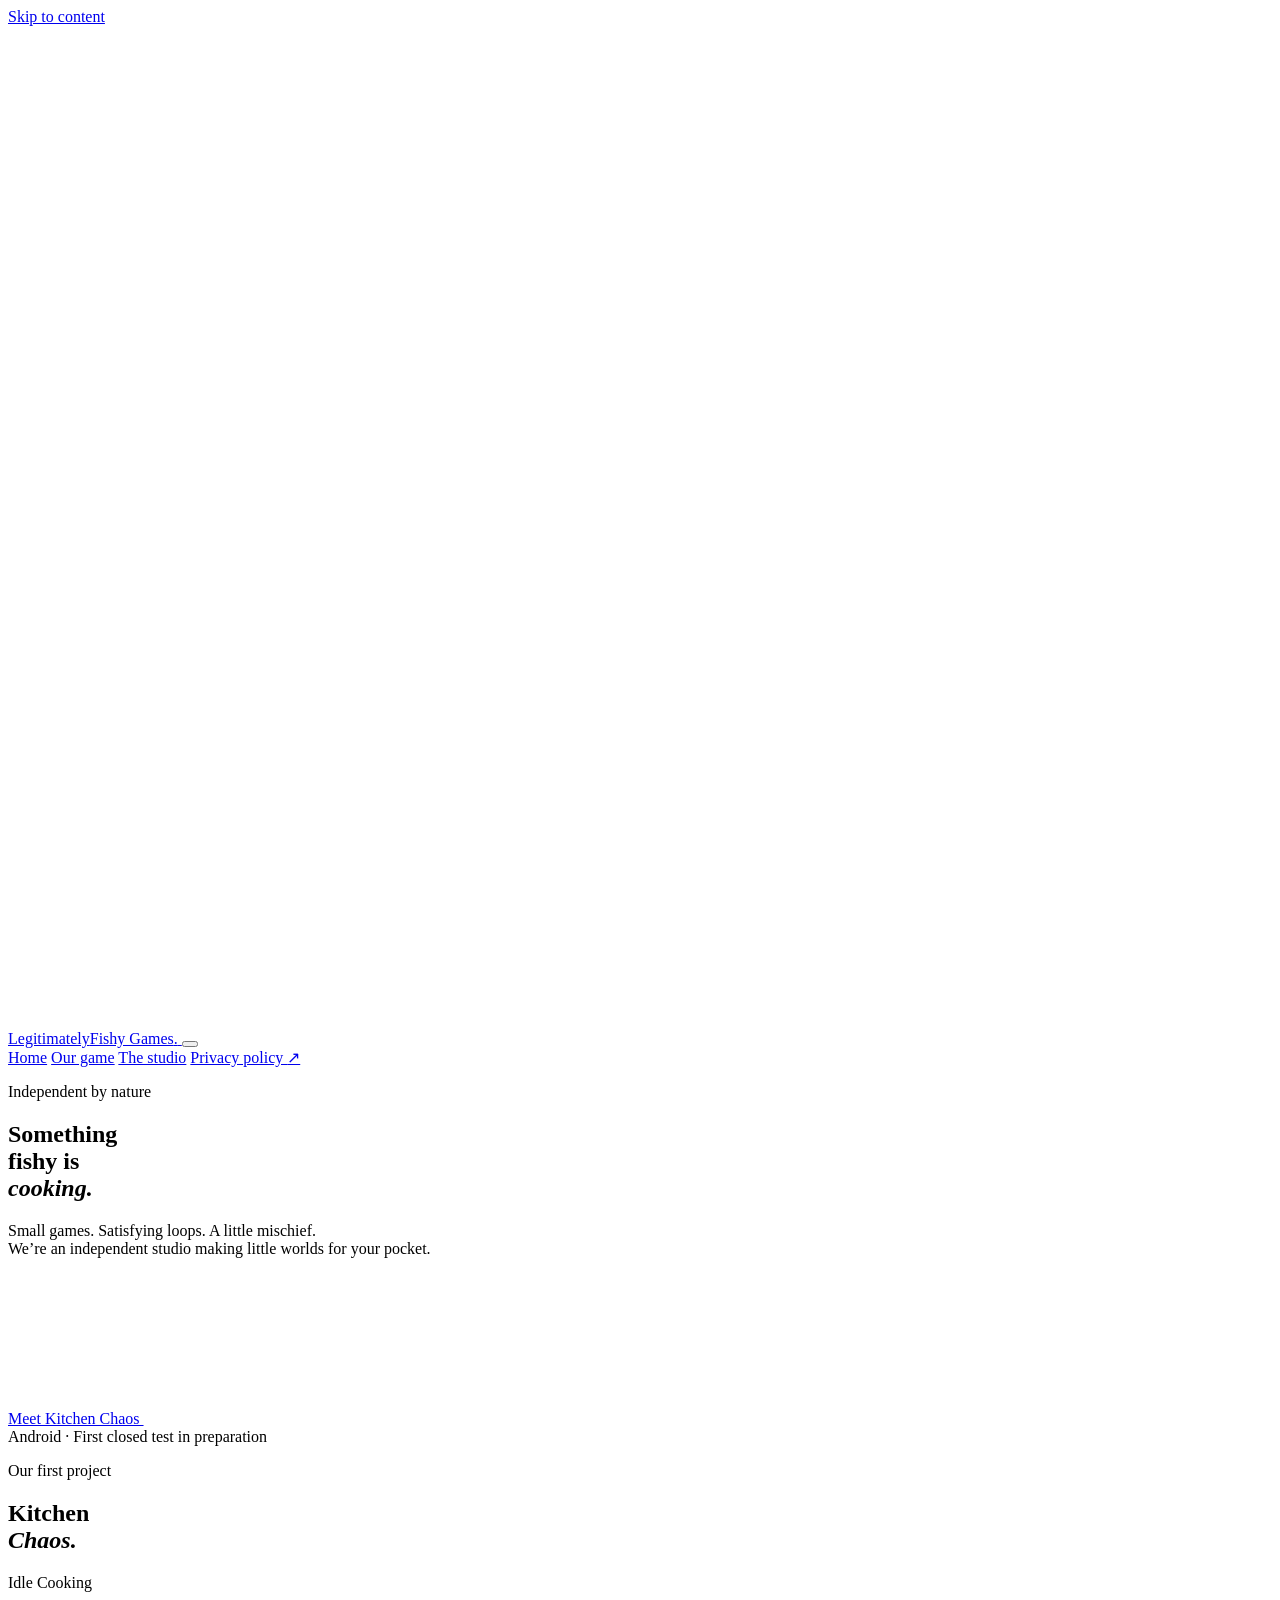
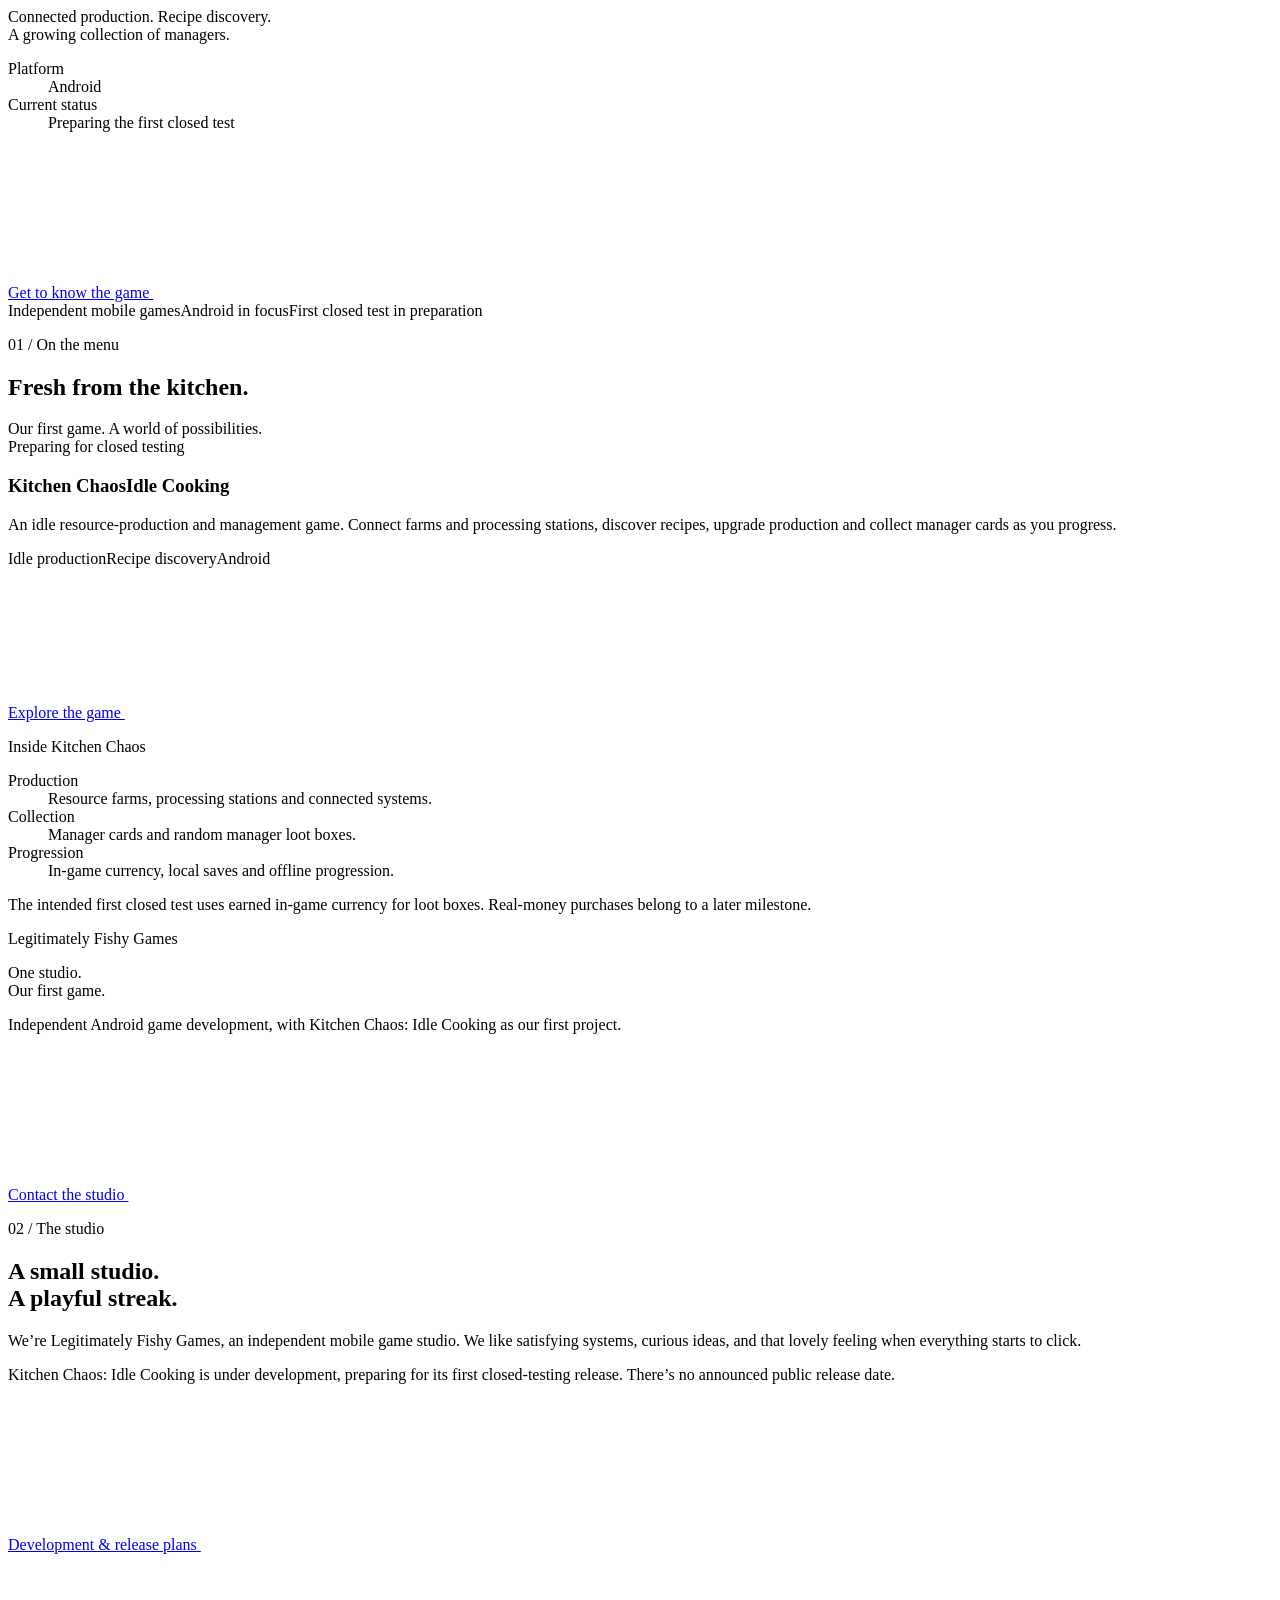
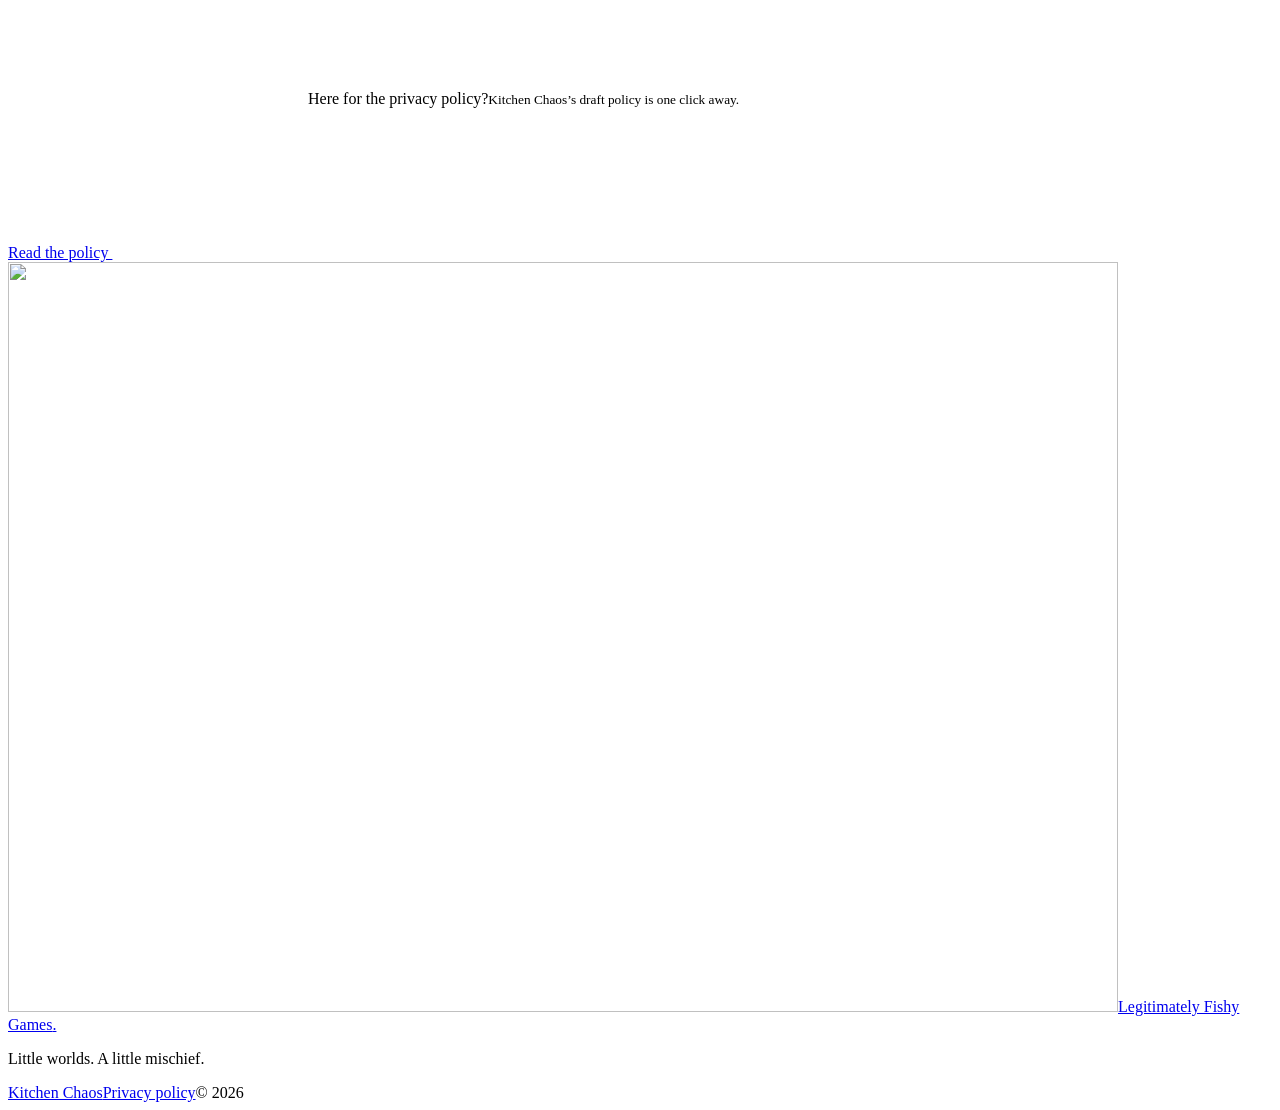
==== index.html @ 25b5b8fc "Publish branded studio website and Kitchen Chaos privacy draft" ====
<!doctype html>
<html lang="en">
<head>
  <meta charset="utf-8">
  <meta name="viewport" content="width=device-width, initial-scale=1">
  <meta name="theme-color" content="#051B3D">
  <meta name="description" content="Legitimately Fishy Games is an independent mobile game studio. Kitchen Chaos: Idle Cooking is in development for Android, preparing for its first closed test.">
  <title>Legitimately Fishy Games — Small games. A little mischief.</title>
  <link rel="icon" href="assets/brand/favicon.svg" type="image/svg+xml">
  <link rel="alternate icon" href="assets/brand/favicon.ico">
  <link rel="apple-touch-icon" href="assets/brand/apple-touch-icon.png">
  <link rel="stylesheet" href="assets/css/brand.css">
  <link rel="stylesheet" href="assets/css/styles.css">
  <script src="assets/js/site.js" defer></script>
</head>
<body>
  <a class="skip-link" href="#main">Skip to content</a>
  <header class="site-header">
    <div class="container header-inner">
      <a class="brand" href="index.html" aria-label="Legitimately Fishy Games home"><picture class="brand-art"><source media="(min-width: 581px)" srcset="assets/brand/lfg-horizontal.png" width="2400" height="1000"><img class="brand-logo" src="assets/brand/lfg-puffer-micro.svg" width="1110" height="750" alt="" decoding="async" fetchpriority="high"></picture>
        <!-- An approved studio logo may be added here later. The name works on its own. -->
        <span class="brand-name">Legitimately<span>Fishy Games<span class="brand-period">.</span></span></span>
      </a>
      <button class="menu-toggle" type="button" data-menu-toggle aria-controls="site-navigation" aria-expanded="false" aria-label="Open navigation"><span></span><span></span></button>
      <nav class="site-nav" id="site-navigation" aria-label="Main navigation" data-navigation>
        <a href="index.html" aria-current="page">Home</a>
        <a href="games/kitchen-chaos/index.html">Our game</a>
        <a href="#studio">The studio</a>
        <a class="nav-privacy" href="games/kitchen-chaos/privacy.html">Privacy policy <span aria-hidden="true">↗</span></a>
      </nav>
    </div>
  </header>

  <main id="main">
    <section class="hero container" aria-labelledby="hero-title">
      <div class="hero-copy">
        <p class="eyebrow"><span class="status-dot" aria-hidden="true"></span> Independent by nature</p>
        <h1 id="hero-title">Something<br>fishy is<br><em>cooking.</em></h1>
        <p class="hero-description">Small games. Satisfying loops. A little mischief.<br>We’re an independent studio making little worlds for your pocket.</p>
        <a class="button" href="games/kitchen-chaos/index.html">Meet Kitchen Chaos <svg class="icon" aria-hidden="true"><use href="assets/images/icons.svg#arrow"/></svg></a>
        <div class="hero-footnote">Android <span aria-hidden="true">·</span> First closed test in preparation</div>
      </div>
      <aside class="hero-spotlight" aria-labelledby="spotlight-title">
        <p class="eyebrow">Our first project</p>
        <h2 id="spotlight-title">Kitchen<br><em>Chaos.</em></h2>
        <p class="spotlight-subtitle">Idle Cooking</p>
        <p class="spotlight-description">Connected production. Recipe discovery.<br>A growing collection of managers.</p>
        <dl class="spotlight-facts"><div><dt>Platform</dt><dd>Android</dd></div><div><dt>Current status</dt><dd>Preparing the first closed test</dd></div></dl>
        <a class="text-link" href="games/kitchen-chaos/index.html">Get to know the game <svg class="icon" aria-hidden="true"><use href="assets/images/icons.svg#arrow"/></svg></a>
      </aside>
    </section>

    <div class="studio-strip" aria-label="Studio at a glance"><div class="container strip-inner"><span>Independent mobile games</span><span>Android in focus</span><span>First closed test in preparation</span></div></div>

    <section class="section container" id="games" aria-labelledby="games-title">
      <div class="section-heading"><div><p class="eyebrow">01 / On the menu</p><h2 id="games-title">Fresh from the kitchen.</h2></div><span class="section-aside">Our first game. A world of possibilities.</span></div>
      <article class="featured-game">
        <div class="featured-copy">
          <span class="pill pill-dark"><span class="status-dot" aria-hidden="true"></span> Preparing for closed testing</span>
          <h3>Kitchen Chaos<span>Idle Cooking</span></h3>
          <p>An idle resource-production and management game. Connect farms and processing stations, discover recipes, upgrade production and collect manager cards as you progress.</p>
          <div class="game-tags"><span>Idle production</span><span>Recipe discovery</span><span>Android</span></div>
          <a class="button button-dark" href="games/kitchen-chaos/index.html">Explore the game <svg class="icon" aria-hidden="true"><use href="assets/images/icons.svg#arrow"/></svg></a>
        </div>
        <div class="game-details"><p class="tiny-label">Inside Kitchen Chaos</p><dl><div><dt>Production</dt><dd>Resource farms, processing stations and connected systems.</dd></div><div><dt>Collection</dt><dd>Manager cards and random manager loot boxes.</dd></div><div><dt>Progression</dt><dd>In-game currency, local saves and offline progression.</dd></div></dl><p class="details-note">The intended first closed test uses earned in-game currency for loot boxes. Real-money purchases belong to a later milestone.</p></div>
      </article>
    </section>

    <section class="section studio-section container" id="studio" aria-labelledby="studio-title">
      <div class="studio-facts"><p class="eyebrow">Legitimately Fishy Games</p><p class="facts-title">One studio.<br>Our first game.</p><p>Independent Android game development, with Kitchen Chaos: Idle Cooking as our first project.</p><a class="text-link" href="mailto:mati4193.004@gmail.com">Contact the studio <svg class="icon" aria-hidden="true"><use href="assets/images/icons.svg#arrow-up"/></svg></a></div>
      <div class="studio-copy"><p class="eyebrow">02 / The studio</p><h2 id="studio-title">A small studio.<br>A playful streak.</h2><p>We’re Legitimately Fishy Games, an independent mobile game studio. We like satisfying systems, curious ideas, and that lovely feeling when everything starts to click.</p><p>Kitchen Chaos: Idle Cooking is under development, preparing for its first closed-testing release. There’s no announced public release date.</p><a class="text-link" href="games/kitchen-chaos/index.html#development">Development & release plans <svg class="icon" aria-hidden="true"><use href="assets/images/icons.svg#arrow"/></svg></a></div>
    </section>

    <section class="privacy-strip container" aria-label="Privacy information"><div><svg class="icon" aria-hidden="true"><use href="assets/images/icons.svg#recipe"/></svg><span>Here for the privacy policy?<small>Kitchen Chaos’s draft policy is one click away.</small></span></div><a class="text-link" href="games/kitchen-chaos/privacy.html">Read the policy <svg class="icon" aria-hidden="true"><use href="assets/images/icons.svg#arrow-up"/></svg></a></section>
  </main>

  <footer class="site-footer"><div class="container footer-inner"><a class="footer-brand" href="index.html"><img class="footer-mark" src="assets/brand/lfg-puffer-micro.svg" width="1110" height="750" alt="" loading="lazy" decoding="async"><span class="footer-wordmark">Legitimately Fishy Games<span>.</span></span></a><p>Little worlds. A little mischief.</p><div class="footer-links"><a href="games/kitchen-chaos/index.html">Kitchen Chaos</a><a href="games/kitchen-chaos/privacy.html">Privacy policy</a><span>© 2026</span></div></div></footer>
</body>
</html>
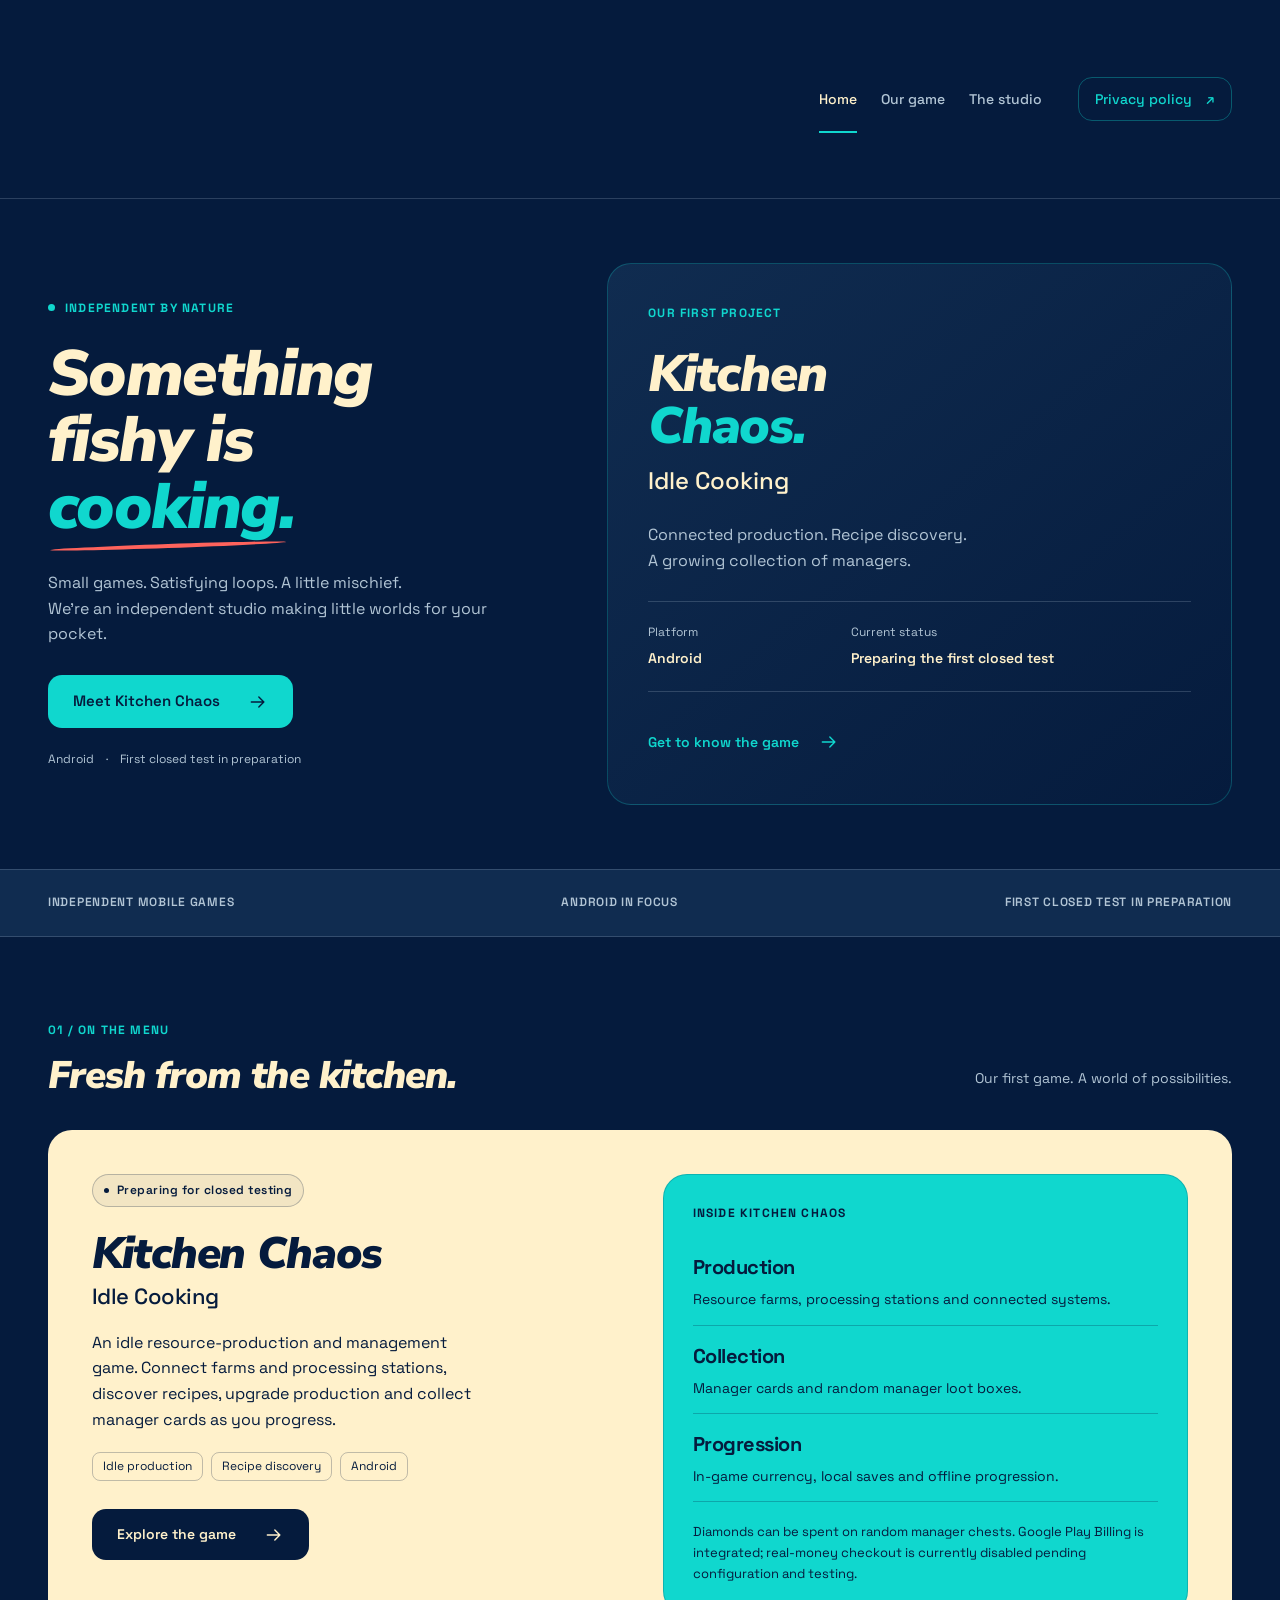
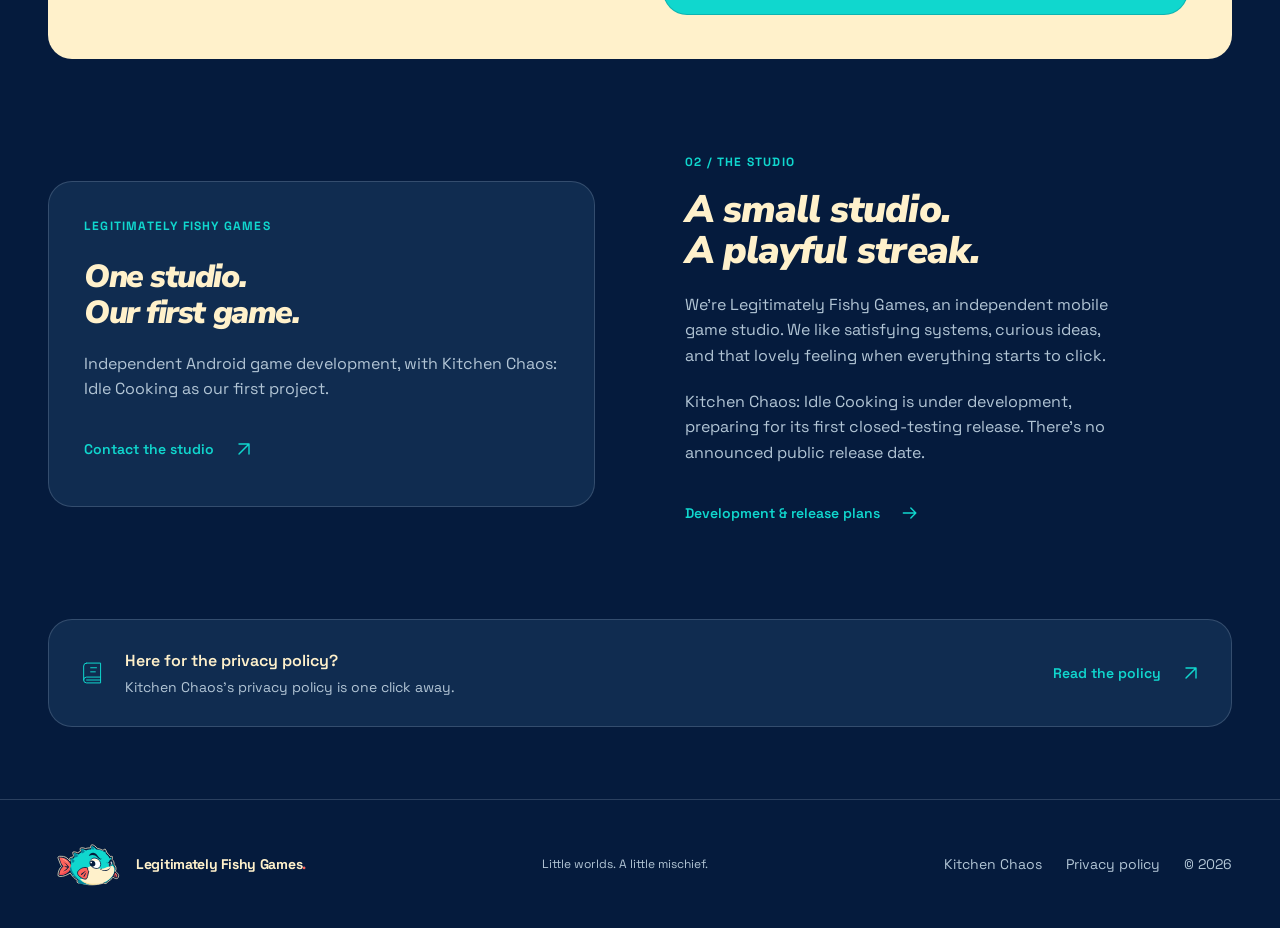
==== commit f3a963e4: "Update Kitchen Chaos privacy release checklist" ====
--- a/index.html
+++ b/index.html
@@ -62,7 +62,7 @@
           <div class="game-tags"><span>Idle production</span><span>Recipe discovery</span><span>Android</span></div>
           <a class="button button-dark" href="games/kitchen-chaos/index.html">Explore the game <svg class="icon" aria-hidden="true"><use href="assets/images/icons.svg#arrow"/></svg></a>
         </div>
-        <div class="game-details"><p class="tiny-label">Inside Kitchen Chaos</p><dl><div><dt>Production</dt><dd>Resource farms, processing stations and connected systems.</dd></div><div><dt>Collection</dt><dd>Manager cards and random manager loot boxes.</dd></div><div><dt>Progression</dt><dd>In-game currency, local saves and offline progression.</dd></div></dl><p class="details-note">The intended first closed test uses earned in-game currency for loot boxes. Real-money purchases belong to a later milestone.</p></div>
+        <div class="game-details"><p class="tiny-label">Inside Kitchen Chaos</p><dl><div><dt>Production</dt><dd>Resource farms, processing stations and connected systems.</dd></div><div><dt>Collection</dt><dd>Manager cards and random manager loot boxes.</dd></div><div><dt>Progression</dt><dd>In-game currency, local saves and offline progression.</dd></div></dl><p class="details-note">Diamonds can be spent on random manager chests. Google Play Billing is integrated; real-money checkout is currently disabled pending configuration and testing.</p></div>
       </article>
     </section>
 
@@ -71,7 +71,7 @@
       <div class="studio-copy"><p class="eyebrow">02 / The studio</p><h2 id="studio-title">A small studio.<br>A playful streak.</h2><p>We’re Legitimately Fishy Games, an independent mobile game studio. We like satisfying systems, curious ideas, and that lovely feeling when everything starts to click.</p><p>Kitchen Chaos: Idle Cooking is under development, preparing for its first closed-testing release. There’s no announced public release date.</p><a class="text-link" href="games/kitchen-chaos/index.html#development">Development & release plans <svg class="icon" aria-hidden="true"><use href="assets/images/icons.svg#arrow"/></svg></a></div>
     </section>
 
-    <section class="privacy-strip container" aria-label="Privacy information"><div><svg class="icon" aria-hidden="true"><use href="assets/images/icons.svg#recipe"/></svg><span>Here for the privacy policy?<small>Kitchen Chaos’s draft policy is one click away.</small></span></div><a class="text-link" href="games/kitchen-chaos/privacy.html">Read the policy <svg class="icon" aria-hidden="true"><use href="assets/images/icons.svg#arrow-up"/></svg></a></section>
+    <section class="privacy-strip container" aria-label="Privacy information"><div><svg class="icon" aria-hidden="true"><use href="assets/images/icons.svg#recipe"/></svg><span>Here for the privacy policy?<small>Kitchen Chaos’s privacy policy is one click away.</small></span></div><a class="text-link" href="games/kitchen-chaos/privacy.html">Read the policy <svg class="icon" aria-hidden="true"><use href="assets/images/icons.svg#arrow-up"/></svg></a></section>
   </main>
 
   <footer class="site-footer"><div class="container footer-inner"><a class="footer-brand" href="index.html"><img class="footer-mark" src="assets/brand/lfg-puffer-micro.svg" width="1110" height="750" alt="" loading="lazy" decoding="async"><span class="footer-wordmark">Legitimately Fishy Games<span>.</span></span></a><p>Little worlds. A little mischief.</p><div class="footer-links"><a href="games/kitchen-chaos/index.html">Kitchen Chaos</a><a href="games/kitchen-chaos/privacy.html">Privacy policy</a><span>© 2026</span></div></div></footer>
--- a/assets/css/brand.css
+++ b/assets/css/brand.css
@@ -0,0 +1,4 @@
+@font-face{font-family:'Nunito Sans';src:url('../fonts/NunitoSans-900Italic.woff2') format('woff2');font-weight:900;font-style:italic;font-display:swap}
+@font-face{font-family:'Space Grotesk';src:url('../fonts/SpaceGrotesk-Variable.woff2') format('woff2');font-weight:300 700;font-display:swap}
+:root{--lfg-ink:#051B3D;--lfg-turquoise:#10D7CE;--lfg-coral:#FF635C;--lfg-cream:#FFF1CB;--lfg-deep-teal:#07889D;--lfg-surface:#102C50;--lfg-muted:#B2C5D5;--lfg-display:'Nunito Sans',sans-serif;--lfg-body:'Space Grotesk',sans-serif;--lfg-radius:14px;--lfg-ease:cubic-bezier(.2,.8,.2,1)}
+.lfg-button{font:600 1rem var(--lfg-body);background:var(--lfg-turquoise);color:var(--lfg-ink);padding:14px 22px;border:0;border-radius:14px;cursor:pointer;transition:transform 160ms var(--lfg-ease)}.lfg-button:hover{background:var(--lfg-cream);transform:translateY(-2px)}.lfg-button:focus-visible{outline:3px solid var(--lfg-coral);outline-offset:4px}.lfg-heading{font-family:var(--lfg-display);font-weight:900;font-style:italic}@media(prefers-reduced-motion:reduce){*{animation:none!important;transition:none!important}}
--- a/assets/css/styles.css
+++ b/assets/css/styles.css
@@ -0,0 +1,546 @@
+@charset "UTF-8";
+
+:root {
+  color-scheme: dark;
+  --navy: var(--lfg-ink);
+  --navy-deep: var(--lfg-ink);
+  --panel: var(--lfg-surface);
+  --panel-light: var(--lfg-deep-teal);
+  --cream: var(--lfg-cream);
+  --muted: var(--lfg-muted);
+  --teal: var(--lfg-turquoise);
+  --cyan: var(--lfg-turquoise);
+  --orange: var(--lfg-coral);
+  --purple: var(--lfg-deep-teal);
+  --line: rgba(178, 197, 213, .22);
+  --heading: var(--lfg-display);
+  --body: var(--lfg-body);
+}
+
+*, *::before, *::after { box-sizing: border-box; }
+html { scroll-behavior: smooth; scroll-padding-top: 35px; }
+body { margin: 0; background: var(--navy); color: var(--cream); font: 400 16px/1.6 var(--body); -webkit-font-smoothing: antialiased; }
+body::selection { background: var(--teal); color: var(--navy); }
+a { color: inherit; text-decoration: none; }
+button { font: inherit; }
+img { display: block; max-width: 100%; height: auto; }
+svg { display: inline-block; flex-shrink: 0; fill: none; stroke: currentColor; stroke-width: 1.7; stroke-linecap: round; stroke-linejoin: round; }
+figure, p { margin: 0; }
+h1, h2, h3, h4 { margin: 0; font-family: var(--heading); font-weight: 900; font-style: italic; line-height: 1.08; letter-spacing: -.025em; }
+h1 { font-size: clamp(48px, 5vw, 64px); }
+h2 { font-size: clamp(30px, 3vw, 40px); }
+h3 { font-size: 24px; }
+em { color: var(--teal); font-style: inherit; }
+:focus-visible { outline: 3px solid var(--teal); outline-offset: 6px; border-radius: 3px; }
+[id] { scroll-margin-top: 32px; }
+.container { width: min(1240px, calc(100% - 96px)); margin-inline: auto; }
+.icon { width: 23px; height: 23px; vertical-align: middle; }
+.visually-hidden { position: absolute; width: 1px; height: 1px; overflow: hidden; clip: rect(0, 0, 0, 0); white-space: nowrap; }
+.skip-link { position: fixed; z-index: 100; top: -100px; left: 20px; padding: 12px 20px; background: var(--teal); color: var(--navy); font-weight: 700; }
+.skip-link:focus { top: 16px; }
+.eyebrow, .tiny-label { font-size: 11px; font-weight: 700; letter-spacing: .15em; line-height: 1.5; text-transform: uppercase; }
+.eyebrow { display: flex; align-items: center; gap: 10px; color: var(--teal); margin-bottom: 24px; }
+.status-dot { display: inline-block; width: 7px; height: 7px; border-radius: 50%; background: currentColor; flex-shrink: 0; }
+.button { display: inline-flex; gap: 28px; align-items: center; justify-content: center; min-height: 53px; padding: 14px 24px; border: 1px solid transparent; border-radius: 14px; color: var(--navy); background: var(--teal); font-size: 13px; font-weight: 600; line-height: 1.5; transition: background .2s, transform .2s, box-shadow .2s; }
+.button:hover { background: var(--cream); transform: translateY(-3px); box-shadow: 0 8px 30px #0002; }
+.button .icon { width: 20px; height: 20px; }
+.button-dark { background: var(--navy); color: var(--cream); }
+.button-dark:hover { background: var(--panel); }
+.button-small { min-height: 43px; padding: 10px 17px; font-size: 12px; }
+.text-link { display: inline-flex; align-items: center; gap: 20px; color: var(--teal); font-size: 13px; font-weight: 600; }
+.text-link .icon { width: 20px; height: 20px; transition: transform .2s; }
+.text-link:hover .icon { transform: translate(3px, -2px); }
+.text-link:hover { color: var(--cream); }
+.site-header { border-bottom: 1px solid var(--line); }
+.header-inner { min-height: 104px; display: flex; align-items: center; justify-content: space-between; gap: 30px; position: relative; }
+.brand { display: inline-flex; align-items: center; gap: 9px; }
+/* The approved PNG retains the illustrated lettering; small layouts use the native micro mark. */
+.brand { padding: 24px; gap: 16px; }
+.brand-art { display: block; flex: 0 0 360px; width: 360px; }
+.brand-logo { display: block; width: 100%; height: auto; aspect-ratio: 12 / 5; object-fit: contain; }
+.brand-name { font: 700 14px/1.2 var(--heading); letter-spacing: -.025em; }
+.brand-name > span { display: block; font-size: 19px; }
+.brand-period { color: var(--teal); }
+.site-nav { display: flex; align-items: center; gap: 34px; font-size: 12px; font-weight: 500; }
+.site-nav a { color: var(--muted); transition: color .2s; }
+.site-nav a:hover, .site-nav a[aria-current="page"] { color: var(--cream); }
+.site-nav a[aria-current="page"] { position: relative; }
+.site-nav a[aria-current="page"]::after { content: ""; position: absolute; left: 0; right: 0; bottom: -12px; height: 2px; background: var(--teal); }
+.site-nav a.nav-privacy { color: var(--teal); margin-left: 12px; padding: 10px 15px; border: 1px solid #10d7ce55; border-radius: 6px; }
+.nav-privacy span { padding-left: 14px; }
+.menu-toggle { display: none; }
+
+.hero { display: grid; grid-template-columns: .9fr 1.1fr; align-items: center; min-height: 658px; padding-block: 67px 72px; gap: 30px; }
+.hero-copy { z-index: 1; }
+.hero h1 { font-size: clamp(48px, 5vw, 64px); line-height: .99; letter-spacing: -.06em; }
+.hero h1 em { display: inline-block; position: relative; }
+.hero h1 em::after { content: ""; position: absolute; left: 2px; right: 8px; bottom: -9px; height: 5px; background: var(--teal); border-radius: 50%; transform: rotate(-2deg); opacity: .7; }
+.hero-description { color: var(--muted); max-width: 420px; font-size: 14px; line-height: 1.9; margin-top: 30px; }
+.hero .button { margin-top: 28px; }
+.hero-footnote { display: flex; align-items: center; gap: 10px; margin-top: 22px; color: var(--muted); font-size: 10px; }
+.hero-footnote .icon { width: 16px; height: 16px; color: var(--teal); }
+.hero-footnote > span { margin-inline: 2px; }
+.hero-spotlight { width: 100%; min-width: 0; padding: 40px; border: 1px solid #10d7ce40; border-radius: 24px; background: linear-gradient(140deg, var(--panel), var(--navy)); }
+.hero-spotlight .eyebrow { margin-bottom: 26px; font-size: 10px; }
+.hero-spotlight h2 { font-size: clamp(40px, 4vw, 56px); line-height: 1.02; }
+.spotlight-subtitle { margin-top: 12px; color: var(--cream); font: 400 23px/1.4 var(--heading); }
+.spotlight-description { font-size: 14px; line-height: 1.9; color: var(--muted); margin-top: 24px; }
+.spotlight-facts { display: grid; grid-template-columns: .7fr 1.3fr; gap: 20px; margin: 28px 0; border-top: 1px solid var(--line); border-bottom: 1px solid var(--line); padding-block: 21px; }
+.spotlight-facts dt { font-size: 10px; color: var(--muted); margin-bottom: 5px; }
+.spotlight-facts dd { font-size: 12px; line-height: 1.6; font-weight: 600; margin: 0; }
+.hero-spotlight .text-link { font-size: 12px; }
+.studio-strip { border-top: 1px solid var(--line); border-bottom: 1px solid var(--line); background: var(--panel); }
+.strip-inner { min-height: 66px; display: flex; align-items: center; justify-content: space-between; gap: 18px; color: var(--muted); font-size: 10px; font-weight: 600; letter-spacing: .14em; text-transform: uppercase; }
+.strip-inner .icon { color: var(--teal); width: 24px; height: 24px; opacity: .65; }
+.section { padding-block: 84px; }
+.section-heading { display: flex; align-items: flex-end; justify-content: space-between; gap: 25px; margin-bottom: 34px; }
+.section-heading .eyebrow { margin-bottom: 16px; }
+.section-aside { font-size: 11px; color: var(--muted); line-height: 1.8; margin-bottom: 5px; }
+.featured-game { display: grid; grid-template-columns: 1fr 1fr; border-radius: 24px; background: var(--cream); color: var(--navy); padding: 44px; gap: 45px; overflow: hidden; }
+.pill { display: inline-flex; align-items: center; gap: 8px; padding: 6px 11px; border: 1px solid #10d7ce55; border-radius: 30px; font-size: 9px; font-weight: 600; letter-spacing: .04em; color: var(--teal); white-space: nowrap; }
+.pill-dark { background: #051b3d0d; border-color: #051b3d40; color: var(--navy); }
+.pill-dark .status-dot { width: 5px; height: 5px; }
+.featured-copy h3 { margin-top: 25px; font-size: 44px; line-height: 1.02; }
+.featured-copy h3 span { display: block; margin-top: 8px; font-size: 22px; font-weight: 500; letter-spacing: -.025em; }
+.featured-copy > p { max-width: 390px; margin-top: 22px; font-size: 13px; line-height: 1.85; color: var(--navy); }
+.game-tags { display: flex; flex-wrap: wrap; gap: 8px; margin-block: 20px 28px; font-size: 9px; }
+.game-tags span { padding: 4px 10px; border: 1px solid #051b3d40; border-radius: 5px; }
+.featured-game .button { font-size: 12px; min-height: 49px; }
+.game-details { align-self: center; padding: 29px; background: var(--teal); border: 1px solid #051b3d30; border-radius: 24px; }
+.game-details > .tiny-label { color: var(--navy); font-size: 9px; }
+.game-details dl { margin: 15px 0 20px; }
+.game-details dl > div { padding-block: 14px; border-bottom: 1px solid #051b3d40; }
+.game-details dt { font-family: var(--heading); font-size: 19px; font-weight: 700; letter-spacing: -.025em; }
+.game-details dd { font-size: 12px; line-height: 1.8; color: var(--navy); margin: 5px 0 0; }
+.details-note { font-size: 11px; line-height: 1.8; color: var(--navy); }
+.studio-facts { padding: 35px; border: 1px solid var(--line); border-radius: 24px; background: var(--panel); }
+.studio-facts .eyebrow { font-size: 9px; }
+.studio-facts > p:not(.eyebrow) { color: var(--muted); font-size: 14px; margin-block: 20px 25px; }
+.studio-facts > p.facts-title { color: var(--cream); font: 700 35px/1.1 var(--heading); letter-spacing: -.045em; margin: 0; }
+.studio-section { padding-top: 10px; display: grid; grid-template-columns: 1fr 1fr; gap: 90px; align-items: center; }
+.studio-copy .eyebrow { margin-bottom: 18px; }
+.studio-copy p:not(.eyebrow) { color: var(--muted); font-size: 13px; line-height: 1.9; margin-top: 20px; max-width: 445px; }
+.studio-copy .text-link { margin-top: 26px; }
+.privacy-strip { display: flex; align-items: center; justify-content: space-between; gap: 24px; padding: 28px 30px; border: 1px solid var(--line); border-radius: 24px; margin-top: 0; margin-bottom: 72px; background: var(--panel); }
+.privacy-strip > div { display: flex; align-items: center; gap: 18px; font-size: 14px; font-weight: 600; }
+.privacy-strip > div > .icon { color: var(--teal); width: 28px; height: 28px; }
+.privacy-strip small { display: block; color: var(--muted); font-size: 11px; font-weight: 400; margin-top: 2px; }
+.privacy-strip .text-link { font-size: 12px; white-space: nowrap; }
+.site-footer { border-top: 1px solid var(--line); }
+.footer-inner { display: flex; align-items: center; justify-content: space-between; gap: 20px; min-height: 100px; font-size: 10px; }
+.footer-brand { font-family: var(--heading); font-weight: 700; font-size: 13px; letter-spacing: -.02em; }
+.footer-brand > span { color: var(--teal); }
+.footer-inner > p { color: var(--muted); }
+.footer-links { display: flex; align-items: center; gap: 24px; color: var(--muted); font-size: 10px; }
+.footer-links a:hover { color: var(--teal); }
+
+/* The game */
+.game-hero { display: grid; grid-template-columns: 1fr 1.15fr; gap: 20px; align-items: center; padding-block: 38px 70px; min-height: 650px; }
+.back-link { display: inline-block; font-size: 11px; color: var(--muted); margin-bottom: 35px; }
+.back-link:hover { color: var(--teal); }
+.game-hero .eyebrow { font-size: 10px; margin-bottom: 20px; }
+.game-hero h1 { font-size: clamp(48px, 5vw, 64px); line-height: .98; }
+.game-subtitle { font-family: var(--heading); font-size: 26px; letter-spacing: -.03em; margin-top: 13px; }
+.game-hero .hero-description { margin-top: 22px; max-width: 385px; }
+.store-placeholder { display: inline-flex; align-items: center; gap: 14px; margin-top: 28px; padding: 11px 17px; border: 1px solid #10d7ce55; border-radius: 14px; background: var(--panel); }
+.store-placeholder > .icon { color: var(--teal); width: 27px; height: 27px; }
+.store-placeholder small, .store-placeholder strong { display: block; }
+.store-placeholder small { font-size: 9px; color: var(--muted); }
+.store-placeholder strong { font-weight: 600; font-size: 12px; }
+.store-note { margin-top: 10px; font-size: 10px; color: var(--muted); }
+.game-overview { border-top: 1px solid var(--line); border-bottom: 1px solid var(--line); display: grid; grid-template-columns: 1fr 1fr; gap: 65px; padding-block: 60px; }
+.game-overview .eyebrow { margin-bottom: 18px; }
+.game-overview h2 { font-size: clamp(30px, 3vw, 40px); }
+.overview-copy { color: var(--muted); font-size: 13px; line-height: 1.95; }
+.overview-copy p + p { margin-top: 18px; }
+.feature-grid { display: grid; grid-template-columns: repeat(3, 1fr); border: 1px solid var(--line); border-radius: 24px; overflow: hidden; background: var(--panel); }
+.feature-card { position: relative; padding: 32px 25px; border-right: 1px solid var(--line); }
+.feature-card:nth-child(3n) { border-right: 0; }
+.feature-card:nth-child(-n+3) { border-bottom: 1px solid var(--line); }
+.feature-number { display: block; color: var(--teal); font-size: 11px; margin-bottom: 24px; }
+.feature-card h3 { font-size: 20px; line-height: 1.2; max-width: 180px; }
+.feature-card p { margin-top: 18px; color: var(--muted); font-size: 14px; line-height: 1.85; }
+.release-summary { padding: 34px; border: 1px solid var(--line); border-radius: 24px; background: var(--panel); }
+.release-summary .eyebrow { margin-bottom: 19px; }
+.release-summary h2 { font-size: 39px; }
+.release-summary > p:not(.eyebrow) { margin-top: 20px; color: var(--muted); font-size: 14px; }
+.release-summary ul { padding-left: 18px; font-size: 14px; color: var(--cream); margin-block: 22px; }
+.release-summary li { padding-left: 5px; margin-block: 10px; }
+.release-summary > p.summary-note { border-top: 1px solid var(--line); padding-top: 20px; font-size: 12px; }
+.release-summary > .text-link { margin-top: 23px; font-size: 12px; }
+.release-section { padding-bottom: 60px; }
+.milestone-grid { display: grid; grid-template-columns: 1fr 1fr; gap: 24px; }
+.milestone { border: 1px solid var(--line); border-radius: 24px; padding: 30px; background: var(--panel); }
+.milestone .tiny-label { font-size: 9px; color: var(--teal); margin-bottom: 20px; }
+.milestone h3 { font-size: 27px; line-height: 1.15; }
+.milestone ul { padding-left: 18px; margin-block: 22px; color: var(--cream); font-size: 14px; }
+.milestone li { margin-block: 10px; padding-left: 4px; }
+.milestone > p:not(.tiny-label) { font-size: 14px; color: var(--muted); margin-top: 20px; }
+.milestone-current { border-color: #10d7ce70; }
+
+/* A readable, deliberately quieter policy layout. */
+.legal-main { padding-block: 65px 80px; }
+.legal-main > .container { max-width: 1120px; }
+.page-intro { padding-bottom: 35px; }
+.page-intro h1 { font-size: clamp(42px, 5vw, 62px); line-height: 1.1; }
+.page-intro .eyebrow { margin-bottom: 18px; }
+.page-intro > p:not(.eyebrow) { color: var(--muted); margin-top: 18px; max-width: 740px; }
+.policy-meta { color: var(--muted); font-size: 12px; margin-top: 20px; }
+.review-notice { padding: 22px 25px; border: 1px solid #ff635c77; border-left: 3px solid var(--orange); border-radius: 14px; color: var(--cream); background: #ff635c0d; font-size: 14px; line-height: 1.85; margin-block: 20px 35px; }
+.review-notice strong { color: var(--cream); }
+.review-notice p + p { margin-top: 12px; }
+.review-notice a { text-decoration: underline; text-underline-offset: 4px; }
+.review-notice h2, .review-notice h3 { font-size: 20px; letter-spacing: -.02em; margin-bottom: 12px; }
+.legal-layout { display: grid; grid-template-columns: 210px minmax(0, 1fr); gap: 60px; align-items: start; border-top: 1px solid var(--line); padding-top: 42px; }
+.legal-nav { position: sticky; top: 30px; font-size: 12px; }
+.legal-nav h2, .legal-nav h3 { font-family: var(--body); font-size: 10px; color: var(--teal); text-transform: uppercase; letter-spacing: .13em; margin-bottom: 20px; }
+.legal-nav ol, .legal-nav ul { margin: 0; padding-left: 18px; color: var(--muted); }
+.legal-nav li { margin-block: 9px; padding-left: 2px; }
+.legal-nav a { color: var(--muted); }
+.legal-nav a:hover { color: var(--teal); }
+.legal-nav > a { display: block; margin-block: 10px; }
+.legal-nav nav a { display: block; margin-block: 10px; }
+.legal-content { font-size: 14px; line-height: 1.9; color: var(--cream); min-width: 0; }
+.legal-content section { margin-bottom: 37px; }
+.legal-content h2 { font-size: 25px; color: var(--cream); letter-spacing: -.025em; margin-bottom: 18px; line-height: 1.3; }
+.legal-content h3 { font-size: 18px; color: var(--cream); letter-spacing: -.02em; margin-block: 22px 12px; }
+.legal-content p + p { margin-top: 14px; }
+.legal-content ul, .legal-content ol { padding-left: 22px; margin-block: 14px; }
+.legal-content li { padding-left: 4px; margin-block: 8px; }
+.legal-content strong { color: var(--cream); font-weight: 600; }
+.legal-content a { color: var(--teal); text-decoration: underline; text-underline-offset: 4px; overflow-wrap: anywhere; }
+.legal-content a:hover { color: var(--cream); }
+.legal-content .review-notice { font-size: 13px; margin-block: 20px; }
+.legal-content .review-notice strong { color: var(--cream); }
+.legal-content .confirmation-needed, .legal-content .confirmation { border-left: 2px solid var(--orange); padding: 10px 15px; color: var(--cream); background: #ff635c0a; margin-top: 16px; font-size: 13px; }
+.legal-content table { border-collapse: collapse; width: 100%; font-size: 12px; }
+.legal-content th, .legal-content td { text-align: left; padding: 12px; border: 1px solid var(--line); vertical-align: top; }
+.legal-content th { color: var(--cream); background: var(--panel); }
+.not-found { padding-block: 60px 80px; text-align: center; min-height: calc(100vh - 205px); display: flex; flex-direction: column; align-items: center; justify-content: center; }
+.error-code { display: flex; align-items: center; gap: 14px; color: var(--panel-light); font: 700 85px/1 var(--heading); margin-bottom: 25px; }
+.not-found .eyebrow { margin-bottom: 18px; }
+.not-found h1 { font-size: clamp(42px, 5vw, 66px); }
+.not-found > p:not(.eyebrow) { color: var(--muted); font-size: 14px; margin-block: 24px; }
+.not-found > .text-link { margin-top: 20px; font-size: 11px; }
+
+@media (min-width: 1500px) {
+  .container { width: min(1280px, calc(100% - 140px)); }
+  .hero { min-height: 720px; }
+}
+@media (max-width: 1100px) {
+  .container { width: calc(100% - 64px); }
+  .hero { min-height: 620px; gap: 10px; }
+  .hero h1 { font-size: 64px; }
+  .hero-description { font-size: 13px; }
+  .featured-game { padding: 33px; gap: 30px; }
+  .featured-copy h3 { font-size: 36px; }
+  .studio-section { gap: 45px; }
+  .footer-inner > p { display: none; }
+  .feature-grid { grid-template-columns: repeat(2, 1fr); }
+  .feature-card { border-right: 1px solid var(--line); }
+  .feature-card:nth-child(3n) { border-right: 1px solid var(--line); }
+  .feature-card:nth-child(2n) { border-right: 0; }
+  .feature-card:nth-child(-n+4) { border-bottom: 1px solid var(--line); }
+  .feature-card h3 { max-width: none; }
+  .game-hero { grid-template-columns: 1fr 1fr; }
+  .game-hero h1 { font-size: 64px; }
+  .hero-spotlight { padding: 28px; }
+  .spotlight-facts { grid-template-columns: 1fr; gap: 14px; }
+  .release-summary { padding: 28px; }
+  .release-summary h2 { font-size: 33px; }
+  .legal-layout { gap: 35px; grid-template-columns: 180px minmax(0, 1fr); }
+}
+@media (max-width: 760px) {
+  .container { width: calc(100% - 40px); }
+  .header-inner { min-height: 85px; flex-wrap: wrap; gap: 0; }
+  .brand-name { font-size: 12px; }
+  .brand-name > span { font-size: 16px; }
+  .menu-toggle { display: none; width: 44px; height: 44px; color: var(--cream); background: transparent; border: 1px solid var(--line); border-radius: 6px; cursor: pointer; align-items: center; justify-content: center; flex-direction: column; gap: 6px; }
+  .menu-toggle > span { width: 17px; height: 1px; background: currentColor; transition: transform .2s; }
+  .menu-toggle[aria-expanded="true"] > span:first-child { transform: translateY(3.5px) rotate(45deg); }
+  .menu-toggle[aria-expanded="true"] > span:last-child { transform: translateY(-3.5px) rotate(-45deg); }
+  .js .menu-toggle { display: flex; }
+  .site-nav { width: 100%; padding-block: 8px 20px; flex-wrap: wrap; justify-content: flex-start; column-gap: 25px; row-gap: 12px; font-size: 12px; }
+  .js .site-nav[data-navigation] { display: none; }
+  .js .site-nav.is-open { display: flex; }
+  .site-nav a[aria-current="page"]::after { bottom: -4px; }
+  .site-nav a.nav-privacy { padding: 0; border: 0; margin-left: 0; }
+  .nav-privacy span { padding-left: 5px; }
+  .hero { display: flex; flex-direction: column; align-items: stretch; gap: 20px; padding-block: 47px 33px; }
+  .hero .eyebrow { font-size: 9px; margin-bottom: 22px; }
+  .hero h1 { font-size: clamp(48px, 12vw, 64px); }
+  .hero-description { max-width: 440px; margin-top: 27px; font-size: 13px; }
+  .hero h1 em::after { height: 4px; bottom: -8px; }
+  .hero .button { margin-top: 25px; }
+  .hero-footnote { font-size: 9px; margin-top: 18px; }
+  .hero-spotlight { margin-top: 20px; padding: 30px; }
+  .hero-spotlight h2 { font-size: 56px; }
+  .hero-spotlight .eyebrow { margin-bottom: 23px; }
+  .spotlight-facts { grid-template-columns: .7fr 1.3fr; }
+  .spotlight-description { font-size: 14px; }
+  .strip-inner { min-height: 58px; font-size: 8px; letter-spacing: .08em; gap: 14px; justify-content: center; text-align: center; }
+  .strip-inner > span:last-child, .strip-inner > svg:nth-of-type(2) { display: none; }
+  .strip-inner .icon { width: 21px; height: 21px; }
+  .section { padding-block: 56px; }
+  .section-heading { display: block; margin-bottom: 26px; }
+  .section-heading .eyebrow { font-size: 9px; margin-bottom: 13px; }
+  .section-heading .section-aside { display: block; margin-top: 15px; font-size: 11px; }
+  h2 { font-size: 32px; }
+  .featured-game { grid-template-columns: 1fr; padding: 27px; gap: 35px; border-radius: 24px; }
+  .featured-copy h3 { font-size: 38px; margin-top: 22px; }
+  .featured-copy h3 span { font-size: 21px; }
+  .featured-copy > p { font-size: 13px; }
+  .game-details { padding: 23px; }
+  .game-tags { margin-bottom: 24px; }
+  .studio-section { display: flex; flex-direction: column-reverse; gap: 30px; padding-top: 0; }
+  .studio-copy { width: 100%; }
+  .studio-facts { width: 100%; padding: 28px; }
+  .studio-facts > p.facts-title { font-size: 31px; }
+  .studio-copy .eyebrow { font-size: 9px; }
+  .privacy-strip { align-items: flex-start; flex-direction: column; gap: 20px; padding: 24px; margin-bottom: 48px; }
+  .privacy-strip > div { gap: 14px; font-size: 13px; }
+  .privacy-strip small { font-size: 10px; max-width: 220px; }
+  .privacy-strip .text-link { margin-left: 42px; font-size: 11px; }
+  .footer-inner { flex-direction: column; align-items: flex-start; padding-block: 27px; gap: 13px; }
+  .footer-links { gap: 24px; flex-wrap: wrap; font-size: 10px; }
+  .game-hero { display: flex; flex-direction: column; align-items: stretch; gap: 30px; padding-block: 25px 45px; }
+  .back-link { margin-bottom: 30px; font-size: 10px; }
+  .game-hero .eyebrow { font-size: 9px; }
+  .game-hero h1 { font-size: clamp(48px, 12vw, 64px); }
+  .game-subtitle { font-size: 24px; }
+  .game-overview { grid-template-columns: 1fr; gap: 25px; padding-block: 40px; }
+  .game-overview h2 { font-size: 32px; }
+  .game-overview .eyebrow { font-size: 9px; }
+  .overview-copy { font-size: 13px; }
+  .feature-grid { grid-template-columns: 1fr 1fr; }
+  .feature-card { padding: 27px 19px; }
+  .feature-card h3 { font-size: 19px; }
+  .feature-card p { font-size: 13px; margin-top: 15px; }
+  .feature-number { font-size: 10px; margin-bottom: 20px; }
+  .release-summary { padding: 27px; }
+  .release-summary h2 { font-size: 34px; }
+  .release-summary > p:not(.eyebrow), .release-summary ul { font-size: 13px; }
+  .release-section { padding-bottom: 40px; }
+  .milestone-grid { grid-template-columns: 1fr; gap: 20px; }
+  .milestone { padding: 26px; }
+  .milestone h3 { font-size: 27px; }
+  .milestone ul, .milestone > p:not(.tiny-label) { font-size: 13px; }
+  .legal-main { padding-block: 42px 45px; }
+  .page-intro { padding-bottom: 15px; }
+  .page-intro h1 { font-size: 42px; }
+  .page-intro .eyebrow { font-size: 9px; }
+  .page-intro > p:not(.eyebrow) { font-size: 14px; }
+  .policy-meta { font-size: 10px; }
+  .review-notice { padding: 19px; font-size: 13px; }
+  .legal-layout { display: block; padding-top: 28px; }
+  .legal-nav { position: static; margin-bottom: 35px; padding: 20px; background: var(--panel); border: 1px solid var(--line); border-radius: 14px; }
+  .legal-nav ol, .legal-nav ul { columns: 2; column-gap: 28px; }
+  .legal-nav li { break-inside: avoid; font-size: 11px; }
+  .legal-content { font-size: 13px; }
+  .legal-content h2 { font-size: 23px; }
+  .legal-content section { margin-bottom: 30px; }
+  .not-found { padding-block: 40px 55px; }
+  .not-found .eyebrow { font-size: 10px; }
+  .not-found h1 { font-size: 46px; }
+  .not-found > p:not(.eyebrow) { font-size: 12px; }
+}
+@media (max-width: 370px) {
+  .container { width: calc(100% - 32px); }
+  .hero h1 { font-size: 48px; }
+  .hero-description br { display: none; }
+  .featured-game { padding: 23px; }
+  .featured-copy h3 { font-size: 34px; }
+  .feature-grid { grid-template-columns: 1fr; }
+  .feature-card, .feature-card:nth-child(3n) { border-right: 0; border-bottom: 1px solid var(--line); }
+  .feature-card:last-child { border-bottom: 0; }
+  .legal-nav ol, .legal-nav ul { columns: 1; }
+}
+@media (prefers-reduced-motion: reduce) {
+  html { scroll-behavior: auto; }
+  *, *::before, *::after { animation: none !important; transition: none !important; }
+}
+@media print {
+  :root { color-scheme: light; }
+  body { background: white; color: #162732; }
+  .site-header, .site-footer, .legal-nav, .skip-link { display: none; }
+  .container { width: 100%; max-width: none; }
+  .legal-main { padding: 0; }
+  .legal-layout { display: block; border: 0; padding: 0; }
+  .legal-content, .page-intro > p:not(.eyebrow), .policy-meta { color: #253e4a; }
+  .legal-content h2, .legal-content h3, .legal-content strong { color: #162732; }
+  .legal-content a { color: #12604e; }
+  .review-notice, .review-notice strong { color: #70450e; border-color: #b58947; }
+  .legal-content section { break-inside: avoid; }
+}
+
+/* Brand presentation: content, routes and navigation behavior remain in the original HTML. */
+body { font-synthesis: none; }
+::selection { background: var(--teal); color: var(--navy); }
+.header-inner { min-height: 176px; }
+.brand-name { font-family: var(--body); font-style: normal; }
+.site-nav { font-size: 14px; gap: 24px; }
+.site-nav a { display: inline-flex; align-items: center; min-height: 44px; }
+.site-nav a.nav-privacy { border-radius: 14px; padding: 10px 16px; }
+.button { font-size: 15px; border-radius: 14px; transition: background 160ms var(--lfg-ease), transform 160ms var(--lfg-ease), box-shadow 160ms var(--lfg-ease); }
+.button:hover { transform: translateY(-2px); }
+.button:active { transform: translateY(0); }
+.button-dark:hover { background: var(--panel); color: var(--cream); }
+.text-link { font-size: 14px; min-height: 44px; }
+.hero { gap: 48px; min-height: 600px; padding-block: 64px; }
+.hero h1 { line-height: 1.04; letter-spacing: -.025em; }
+.hero h1 em::after { background: var(--orange); height: 4px; opacity: 1; bottom: -8px; }
+.hero-description { font-size: 16px; line-height: 1.6; max-width: 450px; }
+.hero-footnote { font-size: 12px; flex-wrap: wrap; }
+.eyebrow, .tiny-label { font-size: 12px; line-height: 1.5; letter-spacing: .1em; }
+.hero-spotlight { border-radius: 24px; padding: 40px; }
+.hero-spotlight .eyebrow { font-size: 12px; }
+.hero-spotlight .text-link { font-size: 14px; }
+.spotlight-subtitle { font-family: var(--body); font-size: 24px; font-weight: 500; font-style: normal; }
+.spotlight-description { font-size: 16px; line-height: 1.6; }
+.spotlight-facts dt { font-size: 12px; }
+.spotlight-facts dd { font-size: 14px; }
+.strip-inner { font-size: 12px; letter-spacing: .06em; }
+.section-aside { font-size: 14px; }
+.featured-game { background: var(--cream); color: var(--navy); border-radius: 24px; }
+.featured-game :focus-visible { outline-color: var(--navy); }
+.pill { font-size: 12px; white-space: normal; }
+.pill-dark { color: var(--navy); }
+.featured-copy h3 span { font-family: var(--body); font-weight: 500; font-style: normal; }
+.featured-copy > p { color: var(--navy); font-size: 16px; line-height: 1.6; }
+.game-tags { font-size: 12px; }
+.game-tags span { border-radius: 8px; border-color: #051b3d40; }
+.featured-game .button { font-size: 14px; }
+.game-details { color: var(--navy); background: var(--teal); border-radius: 24px; }
+.game-details > .tiny-label { color: var(--navy); font-size: 12px; }
+.game-details dt { font-family: var(--body); font-size: 20px; font-weight: 700; font-style: normal; }
+.game-details dd { font-size: 14px; line-height: 1.6; }
+.details-note { font-size: 13px; line-height: 1.6; }
+.studio-facts, .privacy-strip, .feature-grid, .release-summary, .milestone { border-radius: 24px; }
+.studio-facts .eyebrow { font-size: 12px; }
+.studio-facts > p:not(.eyebrow), .studio-copy p:not(.eyebrow) { font-size: 16px; line-height: 1.6; }
+.studio-facts > p.facts-title { font: italic 900 32px/1.12 var(--heading); color: var(--cream); }
+.privacy-strip > div { font-size: 16px; }
+.privacy-strip small { font-size: 14px; line-height: 1.6; }
+.privacy-strip .text-link { font-size: 14px; }
+.footer-inner { min-height: 128px; gap: 24px; font-size: 12px; }
+.footer-brand { display: inline-flex; align-items: center; gap: 8px; font-family: var(--body); font-size: 14px; font-weight: 700; font-style: normal; min-width: 0; }
+.footer-mark { width: 64px; height: auto; margin: 8px; flex: 0 0 64px; }
+.footer-brand > .footer-wordmark { color: var(--cream); }
+.footer-wordmark > span { color: var(--orange); }
+.footer-links { font-size: 14px; gap: 24px; }
+.footer-links a { display: inline-flex; align-items: center; min-height: 44px; }
+.game-hero { gap: 48px; padding-block: 48px 64px; min-height: 620px; }
+.back-link { font-size: 14px; min-height: 44px; }
+.game-hero .eyebrow { font-size: 12px; }
+.game-subtitle { font-family: var(--body); font-weight: 500; font-style: normal; }
+.store-placeholder { border-radius: 14px; }
+.store-placeholder small { font-size: 12px; }
+.store-placeholder strong { font-size: 14px; }
+.store-note { font-size: 12px; line-height: 1.6; }
+.overview-copy { font-size: 16px; line-height: 1.6; }
+.feature-card h3 { font-size: 24px; max-width: none; }
+.feature-number { font-size: 12px; color: var(--orange); }
+.feature-card p { font-size: 16px; line-height: 1.6; }
+.release-summary .eyebrow { font-size: 12px; }
+.release-summary h2 { font-size: 32px; }
+.release-summary > p:not(.eyebrow), .release-summary ul { font-size: 16px; line-height: 1.6; }
+.release-summary > p.summary-note, .release-summary > .text-link { font-size: 14px; }
+.milestone .tiny-label { font-size: 12px; }
+.milestone ul, .milestone > p:not(.tiny-label) { font-size: 16px; line-height: 1.6; }
+.legal-content { font-size: 16px; line-height: 1.65; }
+.legal-content h2, .legal-content h3, .review-notice h2, .review-notice h3 { font-family: var(--body); font-weight: 700; font-style: normal; line-height: 1.3; }
+.legal-content h2 { font-size: 24px; }
+.legal-content h3 { font-size: 20px; }
+.page-intro > p:not(.eyebrow) { font-size: 16px; }
+.page-intro .policy-meta { font-size: 14px; }
+.review-notice { border-radius: 14px; color: var(--cream); font-size: 16px; line-height: 1.65; }
+.review-notice .eyebrow { color: var(--teal); font-size: 12px; }
+.legal-nav { font-size: 14px; }
+.legal-nav nav a { min-height: 36px; margin-block: 4px; padding-block: 7px; line-height: 1.5; }
+.error-code { color: var(--orange); font-weight: 900; font-style: italic; }
+.not-found > p:not(.eyebrow) { font-size: 16px; }
+.not-found > .text-link { font-size: 14px; }
+
+@media (min-width: 581px) {
+  .brand-name { position: absolute; width: 1px; height: 1px; margin: -1px; overflow: hidden; clip-path: inset(50%); white-space: nowrap; }
+}
+@media (max-width: 1050px) {
+  .header-inner { flex-wrap: wrap; }
+  .js .menu-toggle { display: flex; }
+  .menu-toggle { width: 44px; height: 44px; color: var(--cream); background: var(--panel); border: 1px solid var(--line); border-radius: 14px; align-items: center; justify-content: center; flex-direction: column; gap: 6px; cursor: pointer; }
+  .menu-toggle > span { width: 18px; height: 2px; background: currentColor; }
+  .menu-toggle[aria-expanded="true"] > span:first-child { transform: translateY(4px) rotate(45deg); }
+  .menu-toggle[aria-expanded="true"] > span:last-child { transform: translateY(-4px) rotate(-45deg); }
+  .site-nav { flex-basis: 100%; padding-block: 0 24px; gap: 12px 24px; flex-wrap: wrap; }
+  .js .site-nav[data-navigation] { display: none; }
+  .js .site-nav.is-open { display: flex; }
+  .hero { gap: 32px; }
+  .hero-spotlight { padding: 28px; }
+  .hero-spotlight h2 { font-size: 48px; }
+  .game-hero { gap: 32px; }
+  .footer-inner { flex-wrap: wrap; padding-block: 24px; }
+}
+@media (max-width: 760px) {
+  .header-inner { min-height: 128px; gap: 8px; }
+  .hero { padding-block: 48px; min-height: auto; gap: 24px; }
+  .hero h1 { font-size: clamp(48px, 12vw, 64px); }
+  .hero .eyebrow, .section-heading .eyebrow { font-size: 12px; }
+  .hero-description { font-size: 16px; line-height: 1.6; }
+  .hero-footnote { font-size: 12px; }
+  .hero-spotlight .eyebrow { font-size: 12px; }
+  .spotlight-description { font-size: 16px; }
+  .spotlight-facts { grid-template-columns: 1fr; }
+  .strip-inner { font-size: 11px; gap: 24px; }
+  .section-heading .section-aside { font-size: 14px; }
+  .featured-copy > p { font-size: 16px; }
+  .featured-copy h3 { font-size: 36px; }
+  .game-details { padding: 24px; }
+  .studio-copy .eyebrow { font-size: 12px; }
+  .studio-facts > p.facts-title { font-size: 32px; }
+  .privacy-strip > div { font-size: 16px; align-items: flex-start; }
+  .privacy-strip small { font-size: 14px; max-width: none; }
+  .privacy-strip .text-link { font-size: 14px; margin-left: 0; white-space: normal; }
+  .privacy-strip > div > .icon { margin-top: 4px; }
+  .footer-inner { align-items: flex-start; gap: 16px; }
+  .footer-links { font-size: 14px; }
+  .game-hero { gap: 32px; padding-block: 24px 48px; min-height: auto; }
+  .game-hero h1 { font-size: clamp(48px, 12vw, 64px); }
+  .game-hero .eyebrow, .game-overview .eyebrow { font-size: 12px; }
+  .overview-copy { font-size: 16px; }
+  .feature-grid { grid-template-columns: 1fr; }
+  .feature-card, .feature-card:nth-child(3n) { border-right: 0; border-bottom: 1px solid var(--line); }
+  .feature-card:last-child { border-bottom: 0; }
+  .feature-card h3 { font-size: 24px; }
+  .feature-card p { font-size: 16px; }
+  .feature-number { font-size: 12px; }
+  .release-summary > p:not(.eyebrow), .release-summary ul, .milestone ul, .milestone > p:not(.tiny-label) { font-size: 16px; }
+  .legal-content { font-size: 16px; }
+  .legal-content h2 { font-size: 24px; }
+  .legal-nav { border-radius: 14px; }
+  .legal-nav nav a { min-height: 44px; }
+  .review-notice { font-size: 16px; }
+  .page-intro > p:not(.eyebrow) { font-size: 16px; }
+  .page-intro .policy-meta { font-size: 14px; }
+  .page-intro .eyebrow { font-size: 12px; }
+  .not-found > p:not(.eyebrow) { font-size: 16px; }
+  .not-found > p br { display: none; }
+}
+@media (max-width: 580px) {
+  .brand { padding: 8px; gap: 12px; margin-left: -8px; }
+  .brand-art { width: 64px; flex-basis: 64px; }
+  .brand-logo { aspect-ratio: 1110 / 750; }
+  .brand-name { font-family: var(--body); font-size: 13px; font-weight: 700; line-height: 1.2; }
+  .brand-name > span { font-size: 18px; }
+  .brand-period { color: var(--orange); }
+  .footer-brand { font-size: 13px; }
+  .footer-mark { margin-left: 0; }
+}
+@media (prefers-reduced-motion: reduce) {
+  .button, .text-link .icon, .menu-toggle > span { transition: none; transform: none; }
+}
+@media print {
+  .legal-content, .page-intro > p:not(.eyebrow), .policy-meta { color: #051b3d; }
+  .legal-content h2, .legal-content h3, .legal-content strong { color: #051b3d; }
+  .legal-content a { color: #051b3d; }
+  .review-notice, .review-notice strong, .review-notice .eyebrow { color: #051b3d; border-color: #051b3d; }
+}
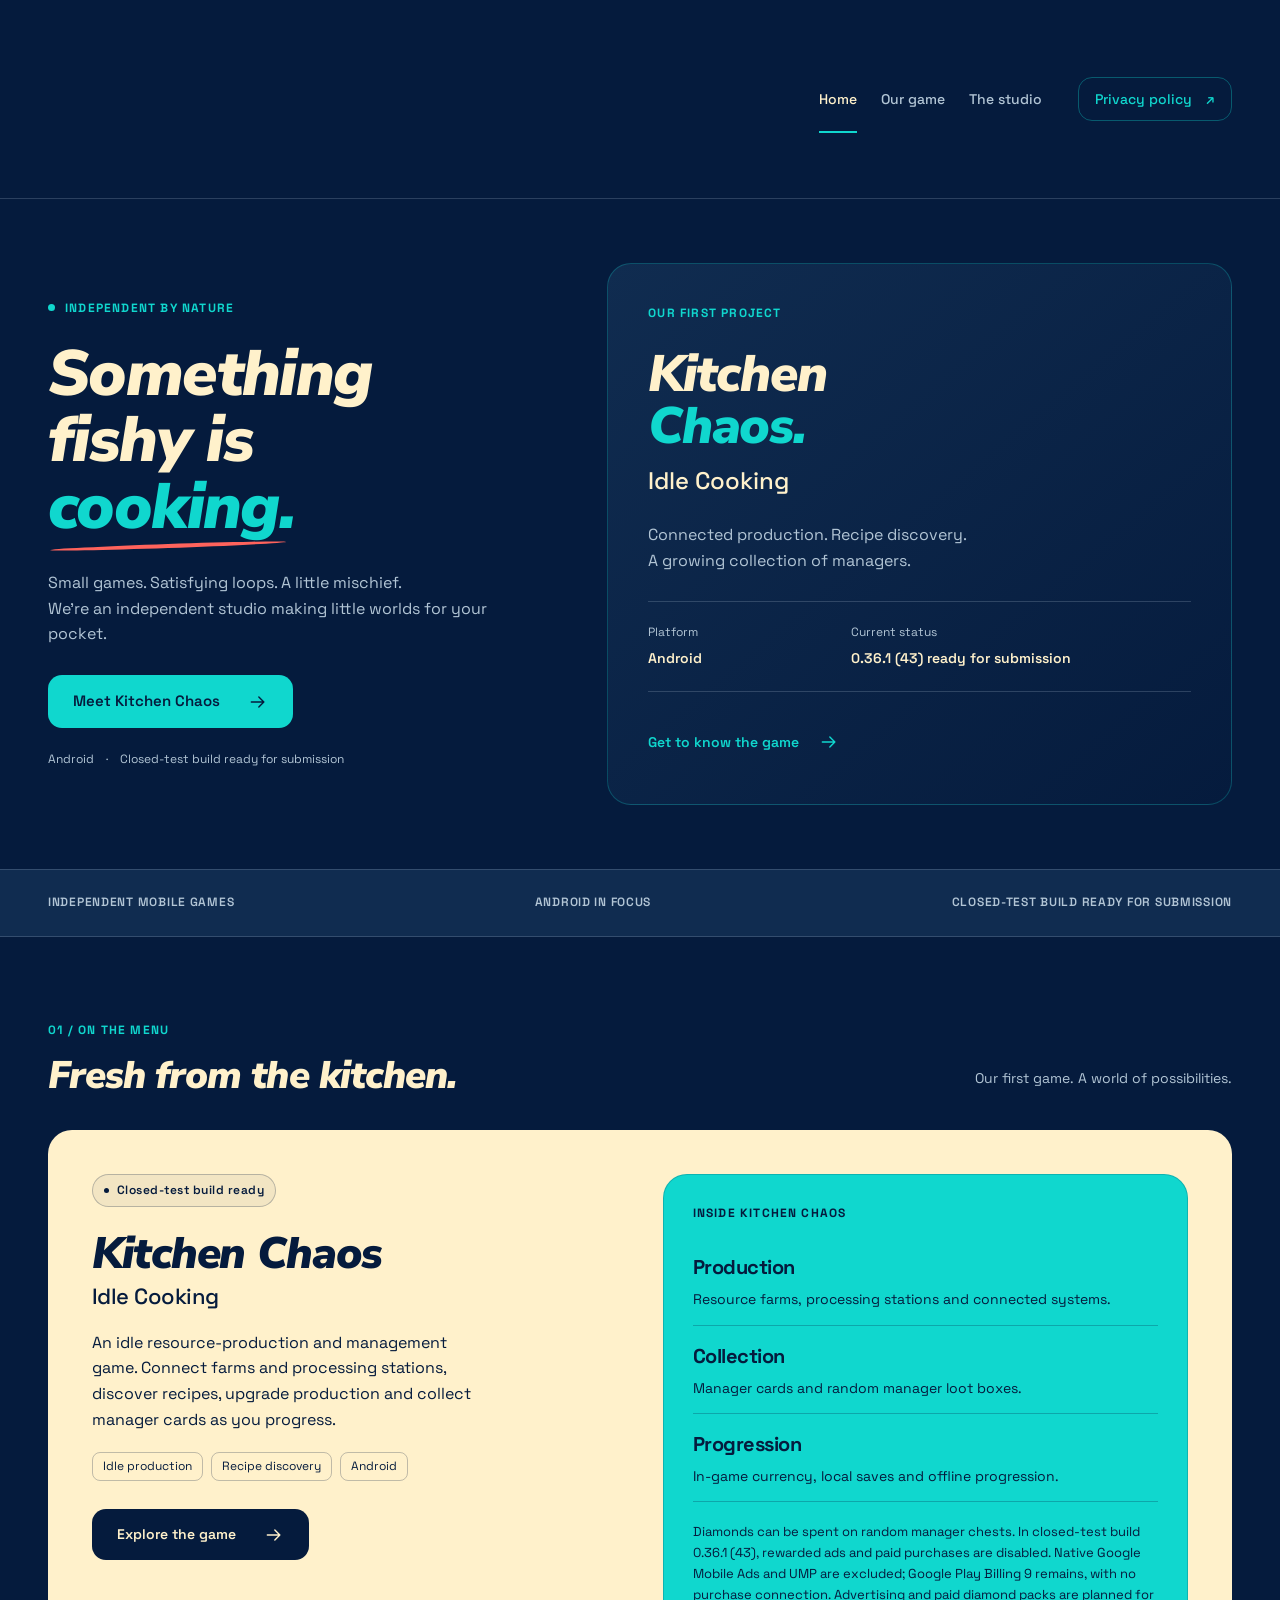
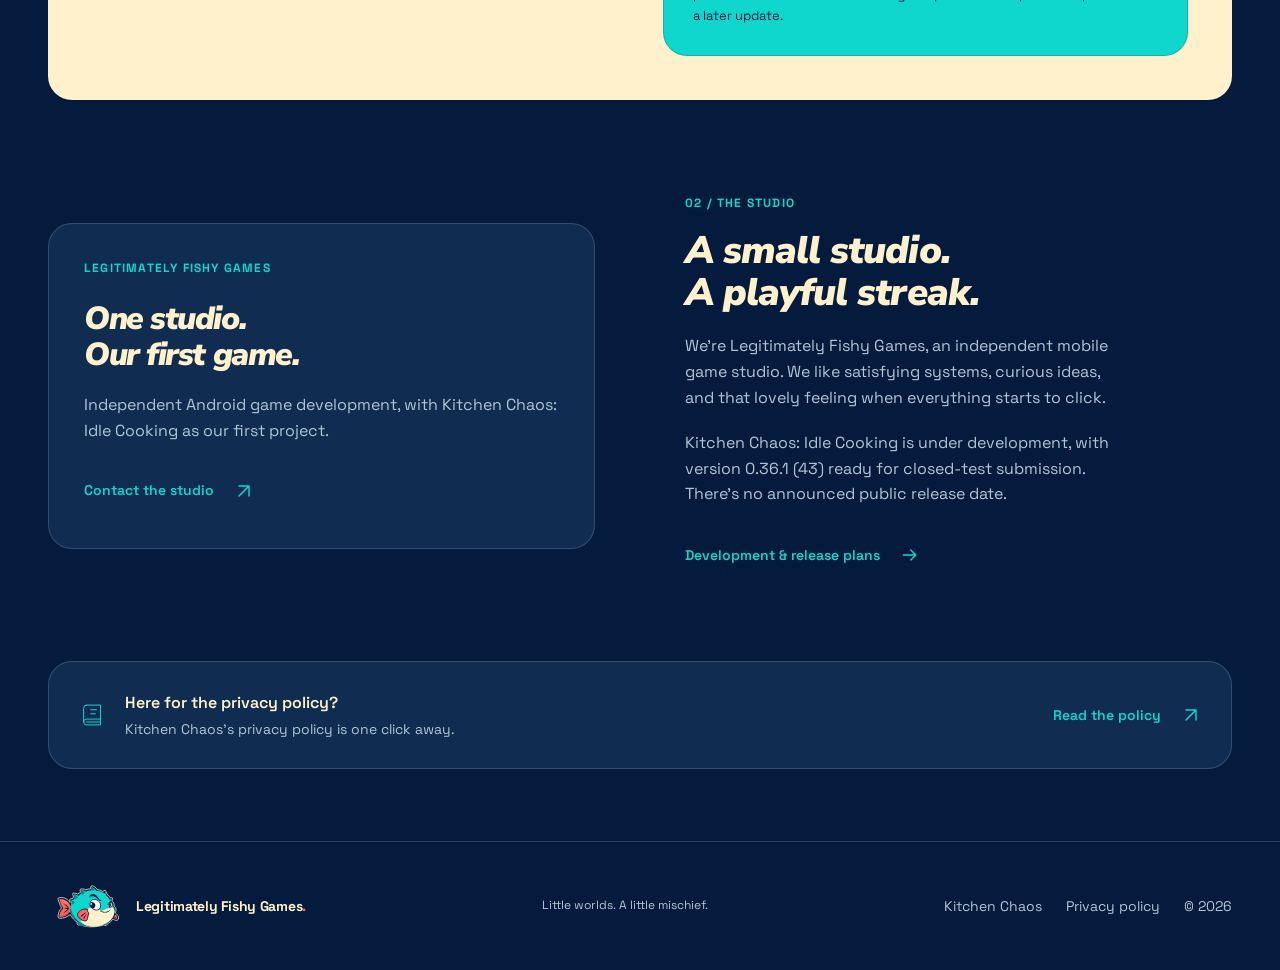
==== commit 19bece26: "Align Kitchen Chaos website with closed-test build 43" ====
--- a/index.html
+++ b/index.html
@@ -4,7 +4,7 @@
   <meta charset="utf-8">
   <meta name="viewport" content="width=device-width, initial-scale=1">
   <meta name="theme-color" content="#051B3D">
-  <meta name="description" content="Legitimately Fishy Games is an independent mobile game studio. Kitchen Chaos: Idle Cooking is in development for Android, preparing for its first closed test.">
+  <meta name="description" content="Legitimately Fishy Games is an independent mobile game studio. Kitchen Chaos: Idle Cooking is in development for Android, with its first closed-test build ready for submission.">
   <title>Legitimately Fishy Games — Small games. A little mischief.</title>
   <link rel="icon" href="assets/brand/favicon.svg" type="image/svg+xml">
   <link rel="alternate icon" href="assets/brand/favicon.ico">
@@ -38,37 +38,37 @@
         <h1 id="hero-title">Something<br>fishy is<br><em>cooking.</em></h1>
         <p class="hero-description">Small games. Satisfying loops. A little mischief.<br>We’re an independent studio making little worlds for your pocket.</p>
         <a class="button" href="games/kitchen-chaos/index.html">Meet Kitchen Chaos <svg class="icon" aria-hidden="true"><use href="assets/images/icons.svg#arrow"/></svg></a>
-        <div class="hero-footnote">Android <span aria-hidden="true">·</span> First closed test in preparation</div>
+        <div class="hero-footnote">Android <span aria-hidden="true">·</span> Closed-test build ready for submission</div>
       </div>
       <aside class="hero-spotlight" aria-labelledby="spotlight-title">
         <p class="eyebrow">Our first project</p>
         <h2 id="spotlight-title">Kitchen<br><em>Chaos.</em></h2>
         <p class="spotlight-subtitle">Idle Cooking</p>
         <p class="spotlight-description">Connected production. Recipe discovery.<br>A growing collection of managers.</p>
-        <dl class="spotlight-facts"><div><dt>Platform</dt><dd>Android</dd></div><div><dt>Current status</dt><dd>Preparing the first closed test</dd></div></dl>
+        <dl class="spotlight-facts"><div><dt>Platform</dt><dd>Android</dd></div><div><dt>Current status</dt><dd>0.36.1 (43) ready for submission</dd></div></dl>
         <a class="text-link" href="games/kitchen-chaos/index.html">Get to know the game <svg class="icon" aria-hidden="true"><use href="assets/images/icons.svg#arrow"/></svg></a>
       </aside>
     </section>
 
-    <div class="studio-strip" aria-label="Studio at a glance"><div class="container strip-inner"><span>Independent mobile games</span><span>Android in focus</span><span>First closed test in preparation</span></div></div>
+    <div class="studio-strip" aria-label="Studio at a glance"><div class="container strip-inner"><span>Independent mobile games</span><span>Android in focus</span><span>Closed-test build ready for submission</span></div></div>
 
     <section class="section container" id="games" aria-labelledby="games-title">
       <div class="section-heading"><div><p class="eyebrow">01 / On the menu</p><h2 id="games-title">Fresh from the kitchen.</h2></div><span class="section-aside">Our first game. A world of possibilities.</span></div>
       <article class="featured-game">
         <div class="featured-copy">
-          <span class="pill pill-dark"><span class="status-dot" aria-hidden="true"></span> Preparing for closed testing</span>
+          <span class="pill pill-dark"><span class="status-dot" aria-hidden="true"></span> Closed-test build ready</span>
           <h3>Kitchen Chaos<span>Idle Cooking</span></h3>
           <p>An idle resource-production and management game. Connect farms and processing stations, discover recipes, upgrade production and collect manager cards as you progress.</p>
           <div class="game-tags"><span>Idle production</span><span>Recipe discovery</span><span>Android</span></div>
           <a class="button button-dark" href="games/kitchen-chaos/index.html">Explore the game <svg class="icon" aria-hidden="true"><use href="assets/images/icons.svg#arrow"/></svg></a>
         </div>
-        <div class="game-details"><p class="tiny-label">Inside Kitchen Chaos</p><dl><div><dt>Production</dt><dd>Resource farms, processing stations and connected systems.</dd></div><div><dt>Collection</dt><dd>Manager cards and random manager loot boxes.</dd></div><div><dt>Progression</dt><dd>In-game currency, local saves and offline progression.</dd></div></dl><p class="details-note">Diamonds can be spent on random manager chests. Google Play Billing is integrated; real-money checkout is currently disabled pending configuration and testing.</p></div>
+        <div class="game-details"><p class="tiny-label">Inside Kitchen Chaos</p><dl><div><dt>Production</dt><dd>Resource farms, processing stations and connected systems.</dd></div><div><dt>Collection</dt><dd>Manager cards and random manager loot boxes.</dd></div><div><dt>Progression</dt><dd>In-game currency, local saves and offline progression.</dd></div></dl><p class="details-note">Diamonds can be spent on random manager chests. In closed-test build 0.36.1 (43), rewarded ads and paid purchases are disabled. Native Google Mobile Ads and UMP are excluded; Google Play Billing 9 remains, with no purchase connection. Advertising and paid diamond packs are planned for a later update.</p></div>
       </article>
     </section>
 
     <section class="section studio-section container" id="studio" aria-labelledby="studio-title">
       <div class="studio-facts"><p class="eyebrow">Legitimately Fishy Games</p><p class="facts-title">One studio.<br>Our first game.</p><p>Independent Android game development, with Kitchen Chaos: Idle Cooking as our first project.</p><a class="text-link" href="mailto:mati4193.004@gmail.com">Contact the studio <svg class="icon" aria-hidden="true"><use href="assets/images/icons.svg#arrow-up"/></svg></a></div>
-      <div class="studio-copy"><p class="eyebrow">02 / The studio</p><h2 id="studio-title">A small studio.<br>A playful streak.</h2><p>We’re Legitimately Fishy Games, an independent mobile game studio. We like satisfying systems, curious ideas, and that lovely feeling when everything starts to click.</p><p>Kitchen Chaos: Idle Cooking is under development, preparing for its first closed-testing release. There’s no announced public release date.</p><a class="text-link" href="games/kitchen-chaos/index.html#development">Development & release plans <svg class="icon" aria-hidden="true"><use href="assets/images/icons.svg#arrow"/></svg></a></div>
+      <div class="studio-copy"><p class="eyebrow">02 / The studio</p><h2 id="studio-title">A small studio.<br>A playful streak.</h2><p>We’re Legitimately Fishy Games, an independent mobile game studio. We like satisfying systems, curious ideas, and that lovely feeling when everything starts to click.</p><p>Kitchen Chaos: Idle Cooking is under development, with version 0.36.1 (43) ready for closed-test submission. There’s no announced public release date.</p><a class="text-link" href="games/kitchen-chaos/index.html#development">Development & release plans <svg class="icon" aria-hidden="true"><use href="assets/images/icons.svg#arrow"/></svg></a></div>
     </section>
 
     <section class="privacy-strip container" aria-label="Privacy information"><div><svg class="icon" aria-hidden="true"><use href="assets/images/icons.svg#recipe"/></svg><span>Here for the privacy policy?<small>Kitchen Chaos’s privacy policy is one click away.</small></span></div><a class="text-link" href="games/kitchen-chaos/privacy.html">Read the policy <svg class="icon" aria-hidden="true"><use href="assets/images/icons.svg#arrow-up"/></svg></a></section>
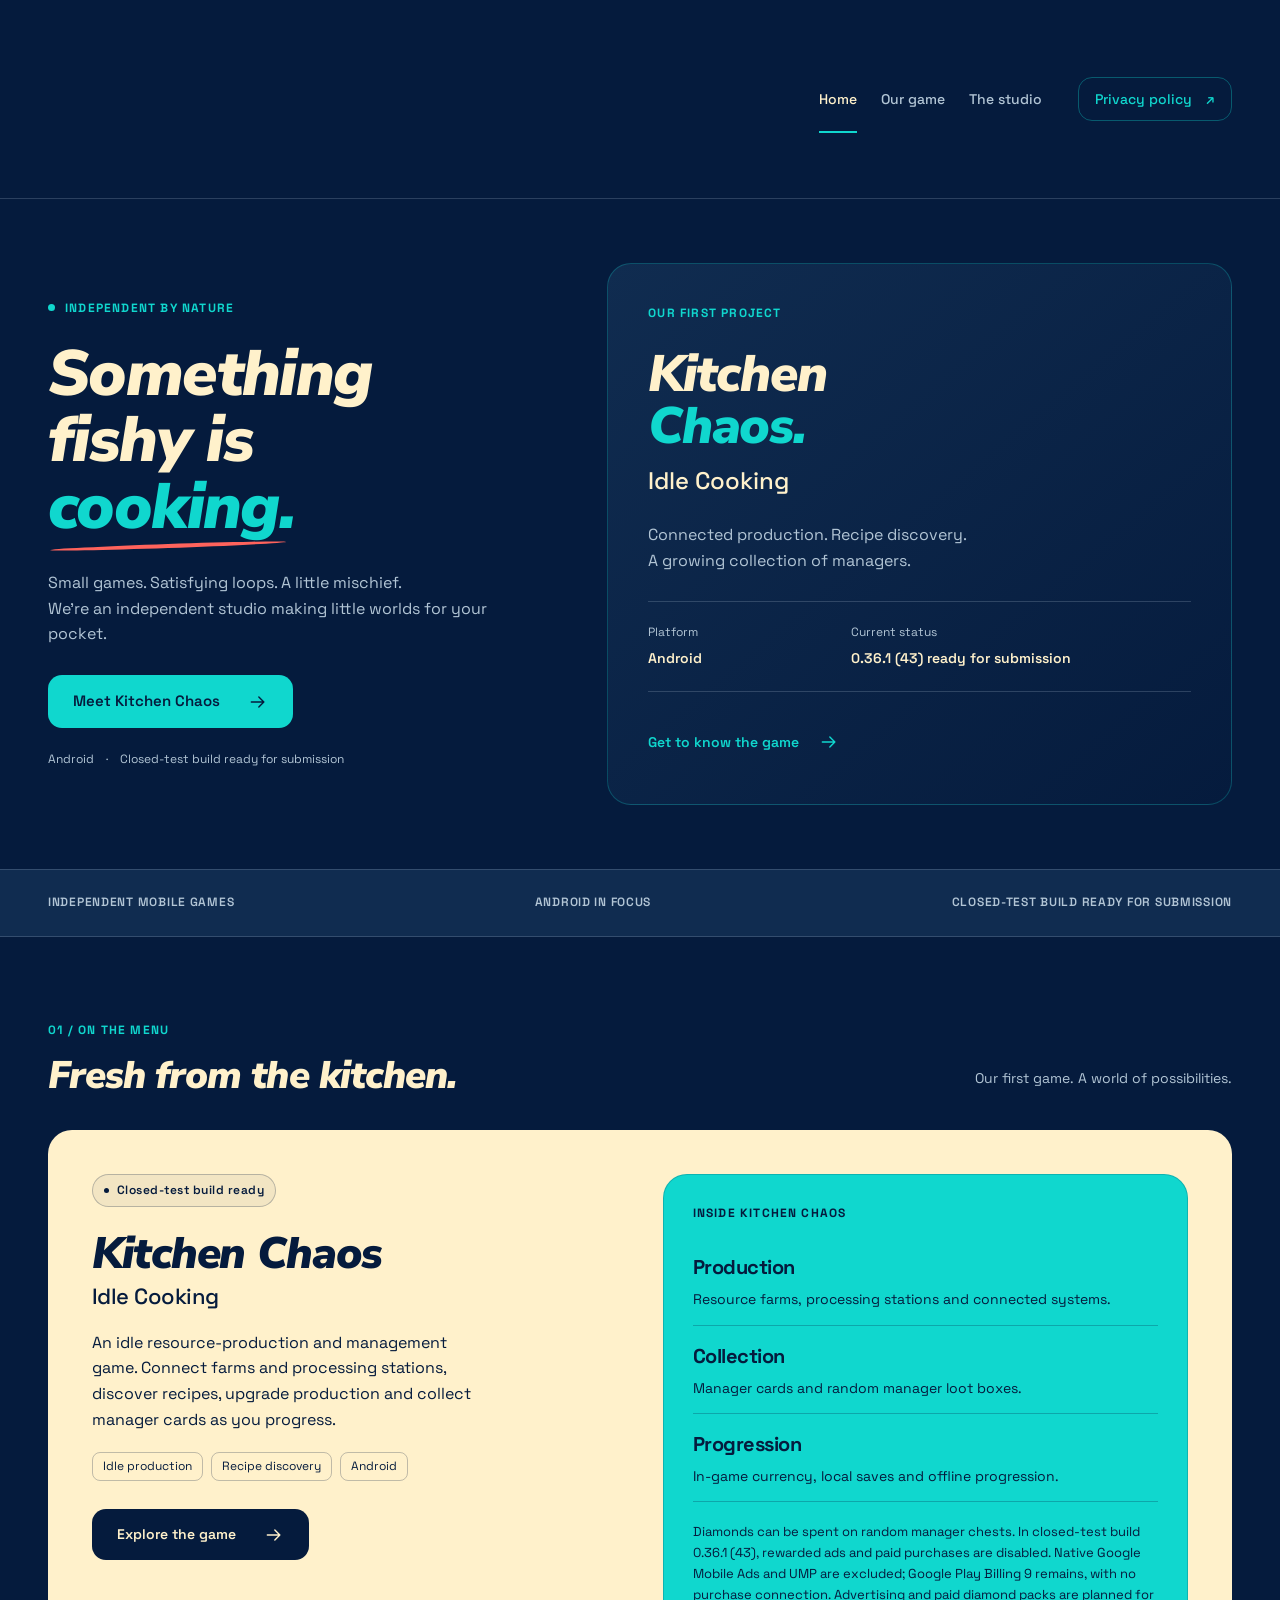
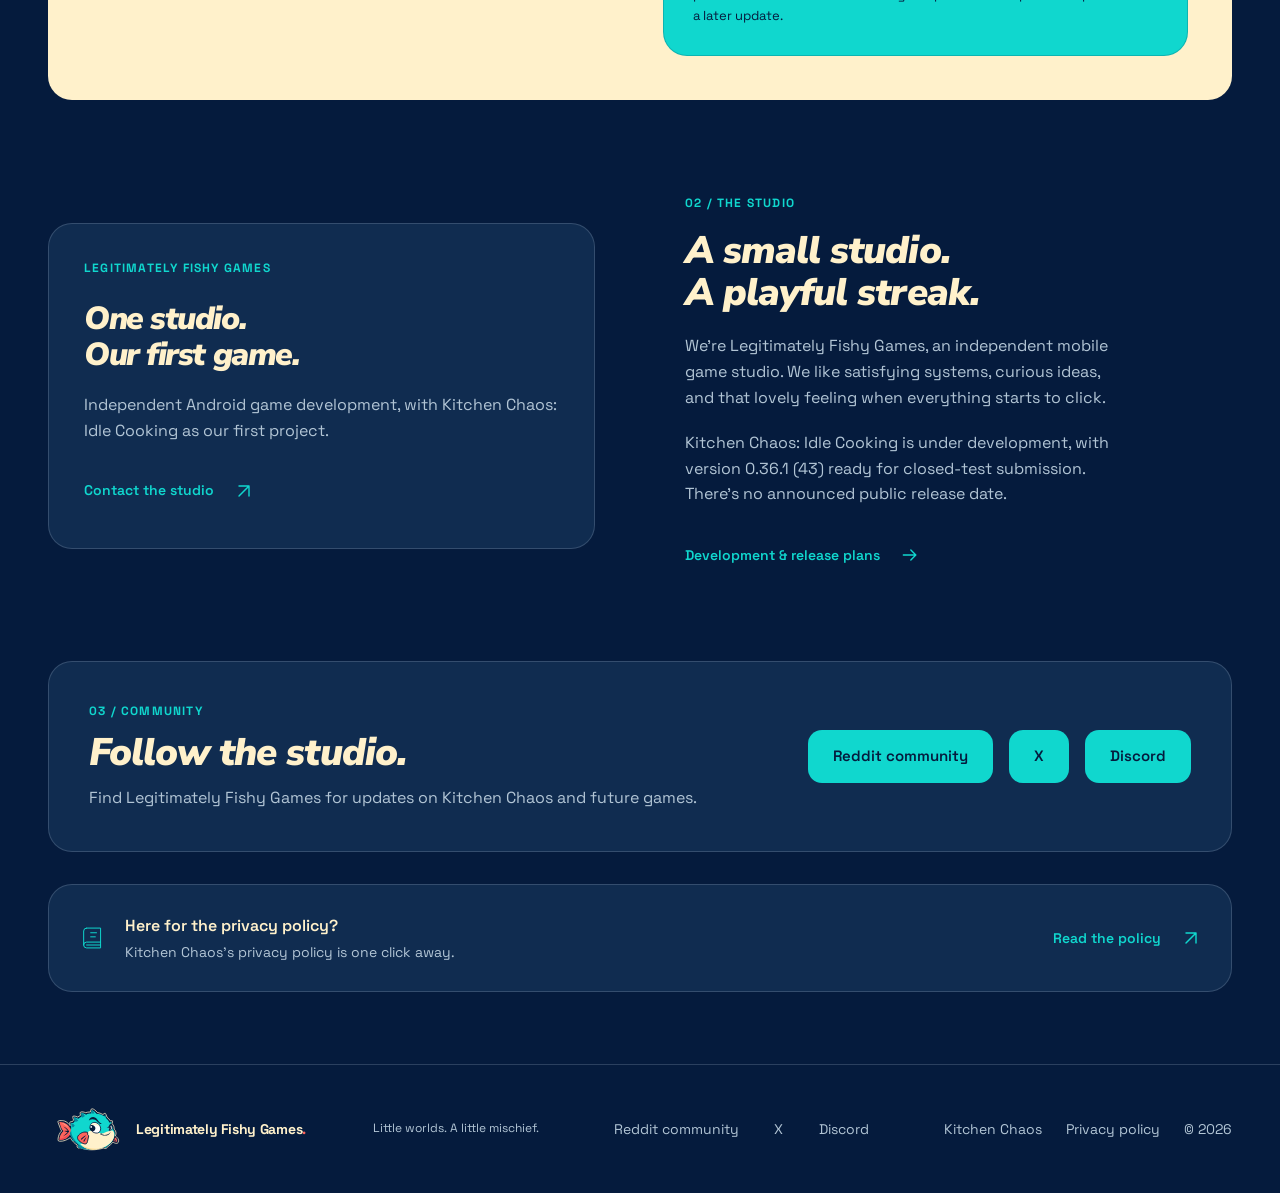
==== commit a52f24b8: "Add studio social links to the website" ====
--- a/index.html
+++ b/index.html
@@ -71,9 +71,33 @@
       <div class="studio-copy"><p class="eyebrow">02 / The studio</p><h2 id="studio-title">A small studio.<br>A playful streak.</h2><p>We’re Legitimately Fishy Games, an independent mobile game studio. We like satisfying systems, curious ideas, and that lovely feeling when everything starts to click.</p><p>Kitchen Chaos: Idle Cooking is under development, with version 0.36.1 (43) ready for closed-test submission. There’s no announced public release date.</p><a class="text-link" href="games/kitchen-chaos/index.html#development">Development & release plans <svg class="icon" aria-hidden="true"><use href="assets/images/icons.svg#arrow"/></svg></a></div>
     </section>
 
+    <section class="social-section container" aria-labelledby="social-title">
+      <div>
+        <p class="eyebrow">03 / Community</p>
+        <h2 id="social-title">Follow the studio.</h2>
+        <p>Find Legitimately Fishy Games for updates on Kitchen Chaos and future games.</p>
+      </div>
+      <div class="social-links">
+        <a class="button" href="https://www.reddit.com/r/LegitFishyGames/">Reddit community</a>
+        <a class="button" href="https://x.com/LegitimateFish">X</a>
+        <a class="button" href="https://discord.gg/PuM3mdu4u">Discord</a>
+      </div>
+    </section>
+
     <section class="privacy-strip container" aria-label="Privacy information"><div><svg class="icon" aria-hidden="true"><use href="assets/images/icons.svg#recipe"/></svg><span>Here for the privacy policy?<small>Kitchen Chaos’s privacy policy is one click away.</small></span></div><a class="text-link" href="games/kitchen-chaos/privacy.html">Read the policy <svg class="icon" aria-hidden="true"><use href="assets/images/icons.svg#arrow-up"/></svg></a></section>
   </main>
 
-  <footer class="site-footer"><div class="container footer-inner"><a class="footer-brand" href="index.html"><img class="footer-mark" src="assets/brand/lfg-puffer-micro.svg" width="1110" height="750" alt="" loading="lazy" decoding="async"><span class="footer-wordmark">Legitimately Fishy Games<span>.</span></span></a><p>Little worlds. A little mischief.</p><div class="footer-links"><a href="games/kitchen-chaos/index.html">Kitchen Chaos</a><a href="games/kitchen-chaos/privacy.html">Privacy policy</a><span>© 2026</span></div></div></footer>
+  <footer class="site-footer">
+    <div class="container footer-inner">
+      <a class="footer-brand" href="index.html"><img class="footer-mark" src="assets/brand/lfg-puffer-micro.svg" width="1110" height="750" alt="" loading="lazy" decoding="async"><span class="footer-wordmark">Legitimately Fishy Games<span>.</span></span></a>
+      <p>Little worlds. A little mischief.</p>
+      <nav class="footer-links footer-social" aria-label="Studio social links">
+        <a href="https://www.reddit.com/r/LegitFishyGames/">Reddit community</a>
+        <a href="https://x.com/LegitimateFish">X</a>
+        <a href="https://discord.gg/PuM3mdu4u">Discord</a>
+      </nav>
+      <div class="footer-links"><a href="games/kitchen-chaos/index.html">Kitchen Chaos</a><a href="games/kitchen-chaos/privacy.html">Privacy policy</a><span>© 2026</span></div>
+    </div>
+  </footer>
 </body>
 </html>
--- a/assets/css/styles.css
+++ b/assets/css/styles.css
@@ -419,6 +419,10 @@
 .studio-facts .eyebrow { font-size: 12px; }
 .studio-facts > p:not(.eyebrow), .studio-copy p:not(.eyebrow) { font-size: 16px; line-height: 1.6; }
 .studio-facts > p.facts-title { font: italic 900 32px/1.12 var(--heading); color: var(--cream); }
+.social-section { display: flex; flex-wrap: wrap; align-items: center; justify-content: space-between; gap: 24px; margin-bottom: 32px; padding: clamp(24px, 4vw, 40px); border: 1px solid var(--line); border-radius: 24px; background: var(--panel); }
+.social-section .eyebrow { margin-bottom: 12px; }
+.social-section h2 + p { margin-top: 12px; color: var(--muted); }
+.social-links { display: flex; flex-wrap: wrap; gap: 16px; }
 .privacy-strip > div { font-size: 16px; }
 .privacy-strip small { font-size: 14px; line-height: 1.6; }
 .privacy-strip .text-link { font-size: 14px; }
@@ -429,6 +433,8 @@
 .footer-wordmark > span { color: var(--orange); }
 .footer-links { font-size: 14px; gap: 24px; }
 .footer-links a { display: inline-flex; align-items: center; min-height: 44px; }
+.footer-social { flex-wrap: wrap; gap: 8px; }
+.footer-social a { justify-content: center; min-width: 48px; min-height: 48px; padding-inline: 8px; }
 .game-hero { gap: 48px; padding-block: 48px 64px; min-height: 620px; }
 .back-link { font-size: 14px; min-height: 44px; }
 .game-hero .eyebrow { font-size: 12px; }
@@ -526,6 +532,7 @@
   .not-found > p br { display: none; }
 }
 @media (max-width: 580px) {
+  .social-links { display: grid; width: 100%; gap: 14px; }
   .brand { padding: 8px; gap: 12px; margin-left: -8px; }
   .brand-art { width: 64px; flex-basis: 64px; }
   .brand-logo { aspect-ratio: 1110 / 750; }
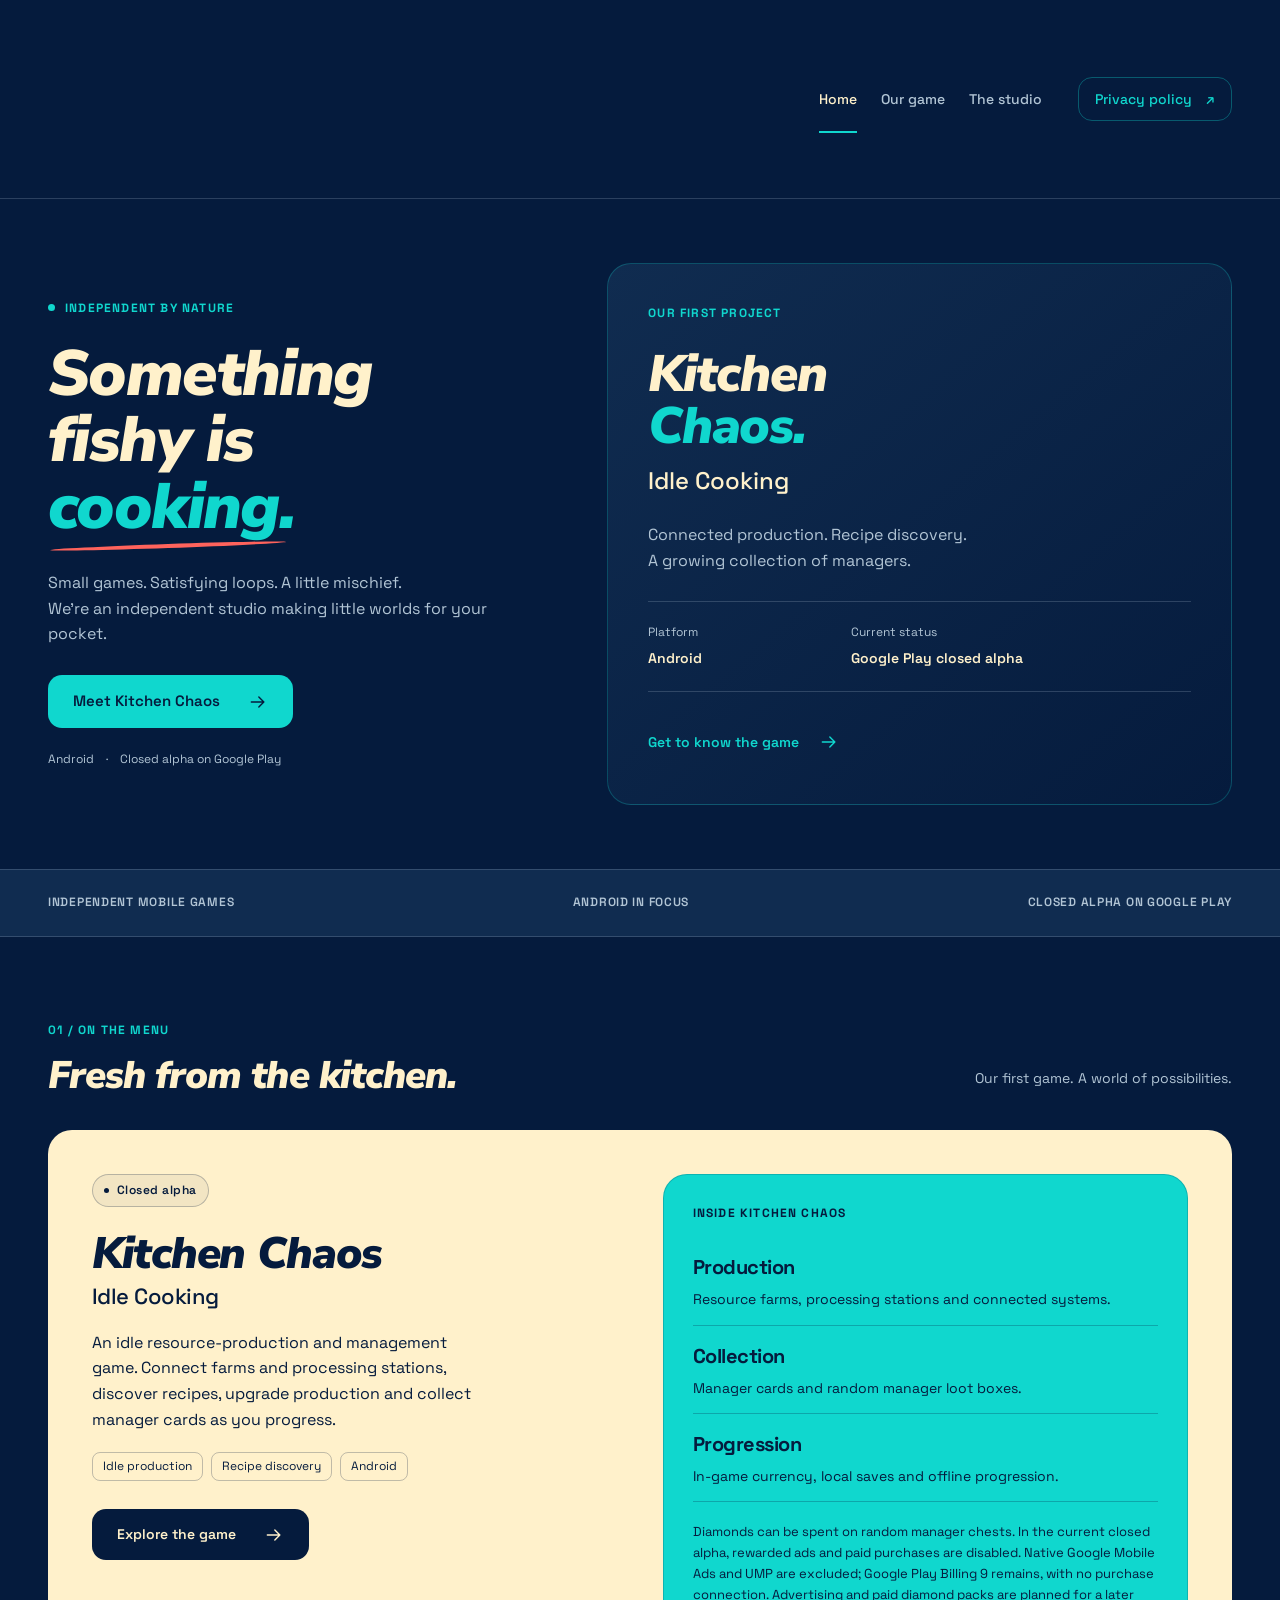
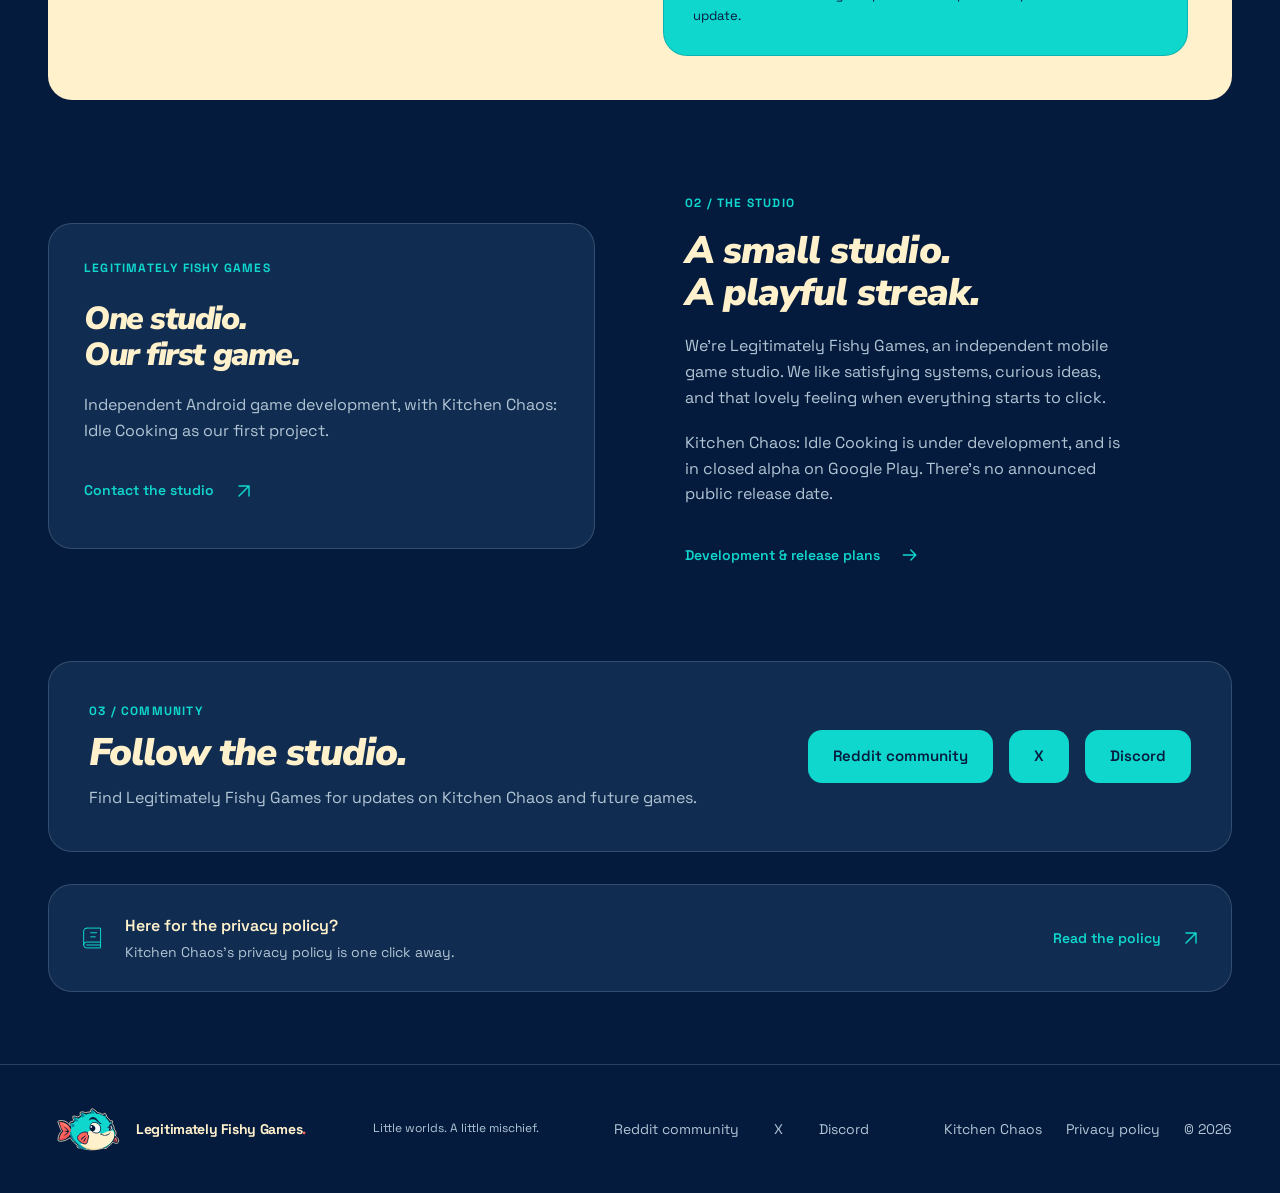
==== commit 8c720d79: "Update closed-alpha website and tester privacy information" ====
--- a/index.html
+++ b/index.html
@@ -4,7 +4,7 @@
   <meta charset="utf-8">
   <meta name="viewport" content="width=device-width, initial-scale=1">
   <meta name="theme-color" content="#051B3D">
-  <meta name="description" content="Legitimately Fishy Games is an independent mobile game studio. Kitchen Chaos: Idle Cooking is in development for Android, with its first closed-test build ready for submission.">
+  <meta name="description" content="Legitimately Fishy Games is an independent mobile game studio. Kitchen Chaos: Idle Cooking is in development for Android, and is in closed alpha.">
   <title>Legitimately Fishy Games — Small games. A little mischief.</title>
   <link rel="icon" href="assets/brand/favicon.svg" type="image/svg+xml">
   <link rel="alternate icon" href="assets/brand/favicon.ico">
@@ -38,37 +38,37 @@
         <h1 id="hero-title">Something<br>fishy is<br><em>cooking.</em></h1>
         <p class="hero-description">Small games. Satisfying loops. A little mischief.<br>We’re an independent studio making little worlds for your pocket.</p>
         <a class="button" href="games/kitchen-chaos/index.html">Meet Kitchen Chaos <svg class="icon" aria-hidden="true"><use href="assets/images/icons.svg#arrow"/></svg></a>
-        <div class="hero-footnote">Android <span aria-hidden="true">·</span> Closed-test build ready for submission</div>
+        <div class="hero-footnote">Android <span aria-hidden="true">·</span> Closed alpha on Google Play</div>
       </div>
       <aside class="hero-spotlight" aria-labelledby="spotlight-title">
         <p class="eyebrow">Our first project</p>
         <h2 id="spotlight-title">Kitchen<br><em>Chaos.</em></h2>
         <p class="spotlight-subtitle">Idle Cooking</p>
         <p class="spotlight-description">Connected production. Recipe discovery.<br>A growing collection of managers.</p>
-        <dl class="spotlight-facts"><div><dt>Platform</dt><dd>Android</dd></div><div><dt>Current status</dt><dd>0.36.1 (43) ready for submission</dd></div></dl>
+        <dl class="spotlight-facts"><div><dt>Platform</dt><dd>Android</dd></div><div><dt>Current status</dt><dd>Google Play closed alpha</dd></div></dl>
         <a class="text-link" href="games/kitchen-chaos/index.html">Get to know the game <svg class="icon" aria-hidden="true"><use href="assets/images/icons.svg#arrow"/></svg></a>
       </aside>
     </section>
 
-    <div class="studio-strip" aria-label="Studio at a glance"><div class="container strip-inner"><span>Independent mobile games</span><span>Android in focus</span><span>Closed-test build ready for submission</span></div></div>
+    <div class="studio-strip" aria-label="Studio at a glance"><div class="container strip-inner"><span>Independent mobile games</span><span>Android in focus</span><span>Closed alpha on Google Play</span></div></div>
 
     <section class="section container" id="games" aria-labelledby="games-title">
       <div class="section-heading"><div><p class="eyebrow">01 / On the menu</p><h2 id="games-title">Fresh from the kitchen.</h2></div><span class="section-aside">Our first game. A world of possibilities.</span></div>
       <article class="featured-game">
         <div class="featured-copy">
-          <span class="pill pill-dark"><span class="status-dot" aria-hidden="true"></span> Closed-test build ready</span>
+          <span class="pill pill-dark"><span class="status-dot" aria-hidden="true"></span> Closed alpha</span>
           <h3>Kitchen Chaos<span>Idle Cooking</span></h3>
           <p>An idle resource-production and management game. Connect farms and processing stations, discover recipes, upgrade production and collect manager cards as you progress.</p>
           <div class="game-tags"><span>Idle production</span><span>Recipe discovery</span><span>Android</span></div>
           <a class="button button-dark" href="games/kitchen-chaos/index.html">Explore the game <svg class="icon" aria-hidden="true"><use href="assets/images/icons.svg#arrow"/></svg></a>
         </div>
-        <div class="game-details"><p class="tiny-label">Inside Kitchen Chaos</p><dl><div><dt>Production</dt><dd>Resource farms, processing stations and connected systems.</dd></div><div><dt>Collection</dt><dd>Manager cards and random manager loot boxes.</dd></div><div><dt>Progression</dt><dd>In-game currency, local saves and offline progression.</dd></div></dl><p class="details-note">Diamonds can be spent on random manager chests. In closed-test build 0.36.1 (43), rewarded ads and paid purchases are disabled. Native Google Mobile Ads and UMP are excluded; Google Play Billing 9 remains, with no purchase connection. Advertising and paid diamond packs are planned for a later update.</p></div>
+        <div class="game-details"><p class="tiny-label">Inside Kitchen Chaos</p><dl><div><dt>Production</dt><dd>Resource farms, processing stations and connected systems.</dd></div><div><dt>Collection</dt><dd>Manager cards and random manager loot boxes.</dd></div><div><dt>Progression</dt><dd>In-game currency, local saves and offline progression.</dd></div></dl><p class="details-note">Diamonds can be spent on random manager chests. In the current closed alpha, rewarded ads and paid purchases are disabled. Native Google Mobile Ads and UMP are excluded; Google Play Billing 9 remains, with no purchase connection. Advertising and paid diamond packs are planned for a later update.</p></div>
       </article>
     </section>
 
     <section class="section studio-section container" id="studio" aria-labelledby="studio-title">
       <div class="studio-facts"><p class="eyebrow">Legitimately Fishy Games</p><p class="facts-title">One studio.<br>Our first game.</p><p>Independent Android game development, with Kitchen Chaos: Idle Cooking as our first project.</p><a class="text-link" href="mailto:mati4193.004@gmail.com">Contact the studio <svg class="icon" aria-hidden="true"><use href="assets/images/icons.svg#arrow-up"/></svg></a></div>
-      <div class="studio-copy"><p class="eyebrow">02 / The studio</p><h2 id="studio-title">A small studio.<br>A playful streak.</h2><p>We’re Legitimately Fishy Games, an independent mobile game studio. We like satisfying systems, curious ideas, and that lovely feeling when everything starts to click.</p><p>Kitchen Chaos: Idle Cooking is under development, with version 0.36.1 (43) ready for closed-test submission. There’s no announced public release date.</p><a class="text-link" href="games/kitchen-chaos/index.html#development">Development & release plans <svg class="icon" aria-hidden="true"><use href="assets/images/icons.svg#arrow"/></svg></a></div>
+      <div class="studio-copy"><p class="eyebrow">02 / The studio</p><h2 id="studio-title">A small studio.<br>A playful streak.</h2><p>We’re Legitimately Fishy Games, an independent mobile game studio. We like satisfying systems, curious ideas, and that lovely feeling when everything starts to click.</p><p>Kitchen Chaos: Idle Cooking is under development, and is in closed alpha on Google Play. There’s no announced public release date.</p><a class="text-link" href="games/kitchen-chaos/index.html#development">Development & release plans <svg class="icon" aria-hidden="true"><use href="assets/images/icons.svg#arrow"/></svg></a></div>
     </section>
 
     <section class="social-section container" aria-labelledby="social-title">
--- a/assets/css/styles.css
+++ b/assets/css/styles.css
@@ -454,6 +454,7 @@
 .milestone .tiny-label { font-size: 12px; }
 .milestone ul, .milestone > p:not(.tiny-label) { font-size: 16px; line-height: 1.6; }
 .legal-content { font-size: 16px; line-height: 1.65; }
+.legal-content code { overflow-wrap: anywhere; }
 .legal-content h2, .legal-content h3, .review-notice h2, .review-notice h3 { font-family: var(--body); font-weight: 700; font-style: normal; line-height: 1.3; }
 .legal-content h2 { font-size: 24px; }
 .legal-content h3 { font-size: 20px; }
